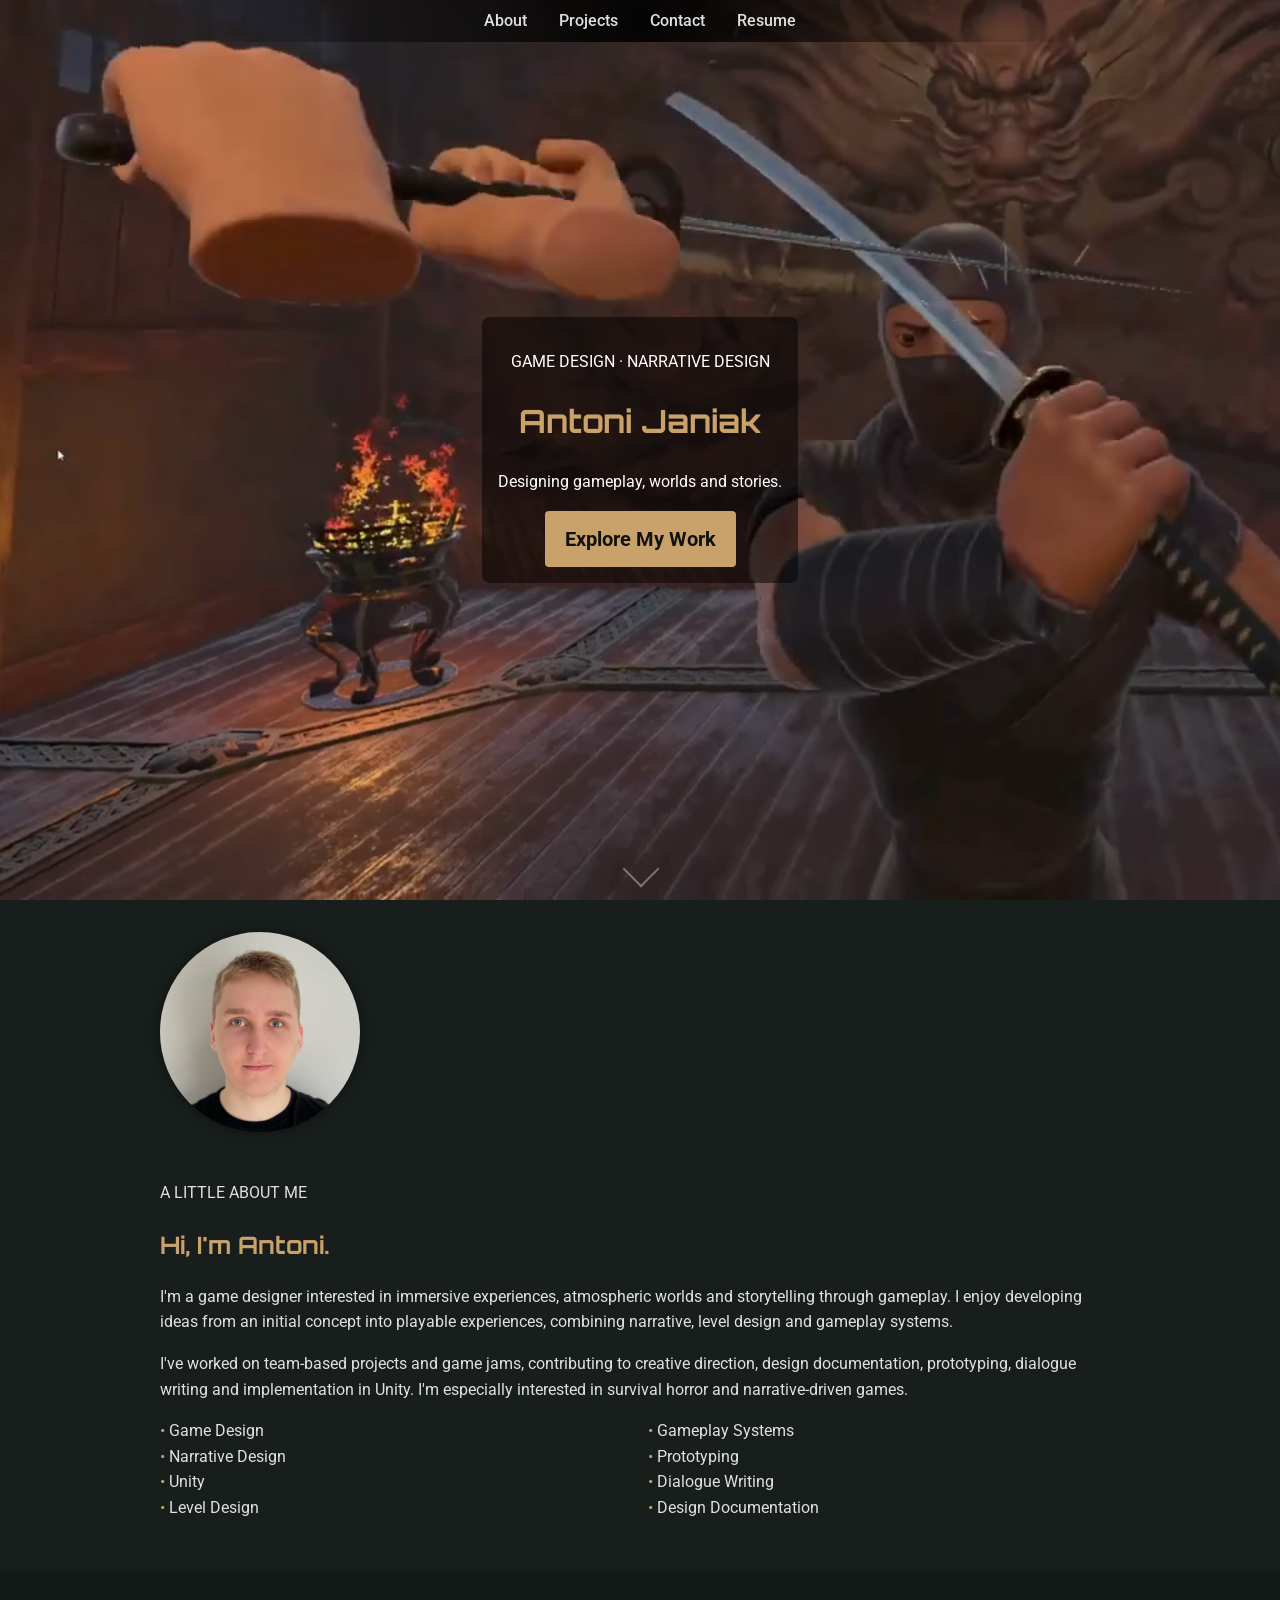
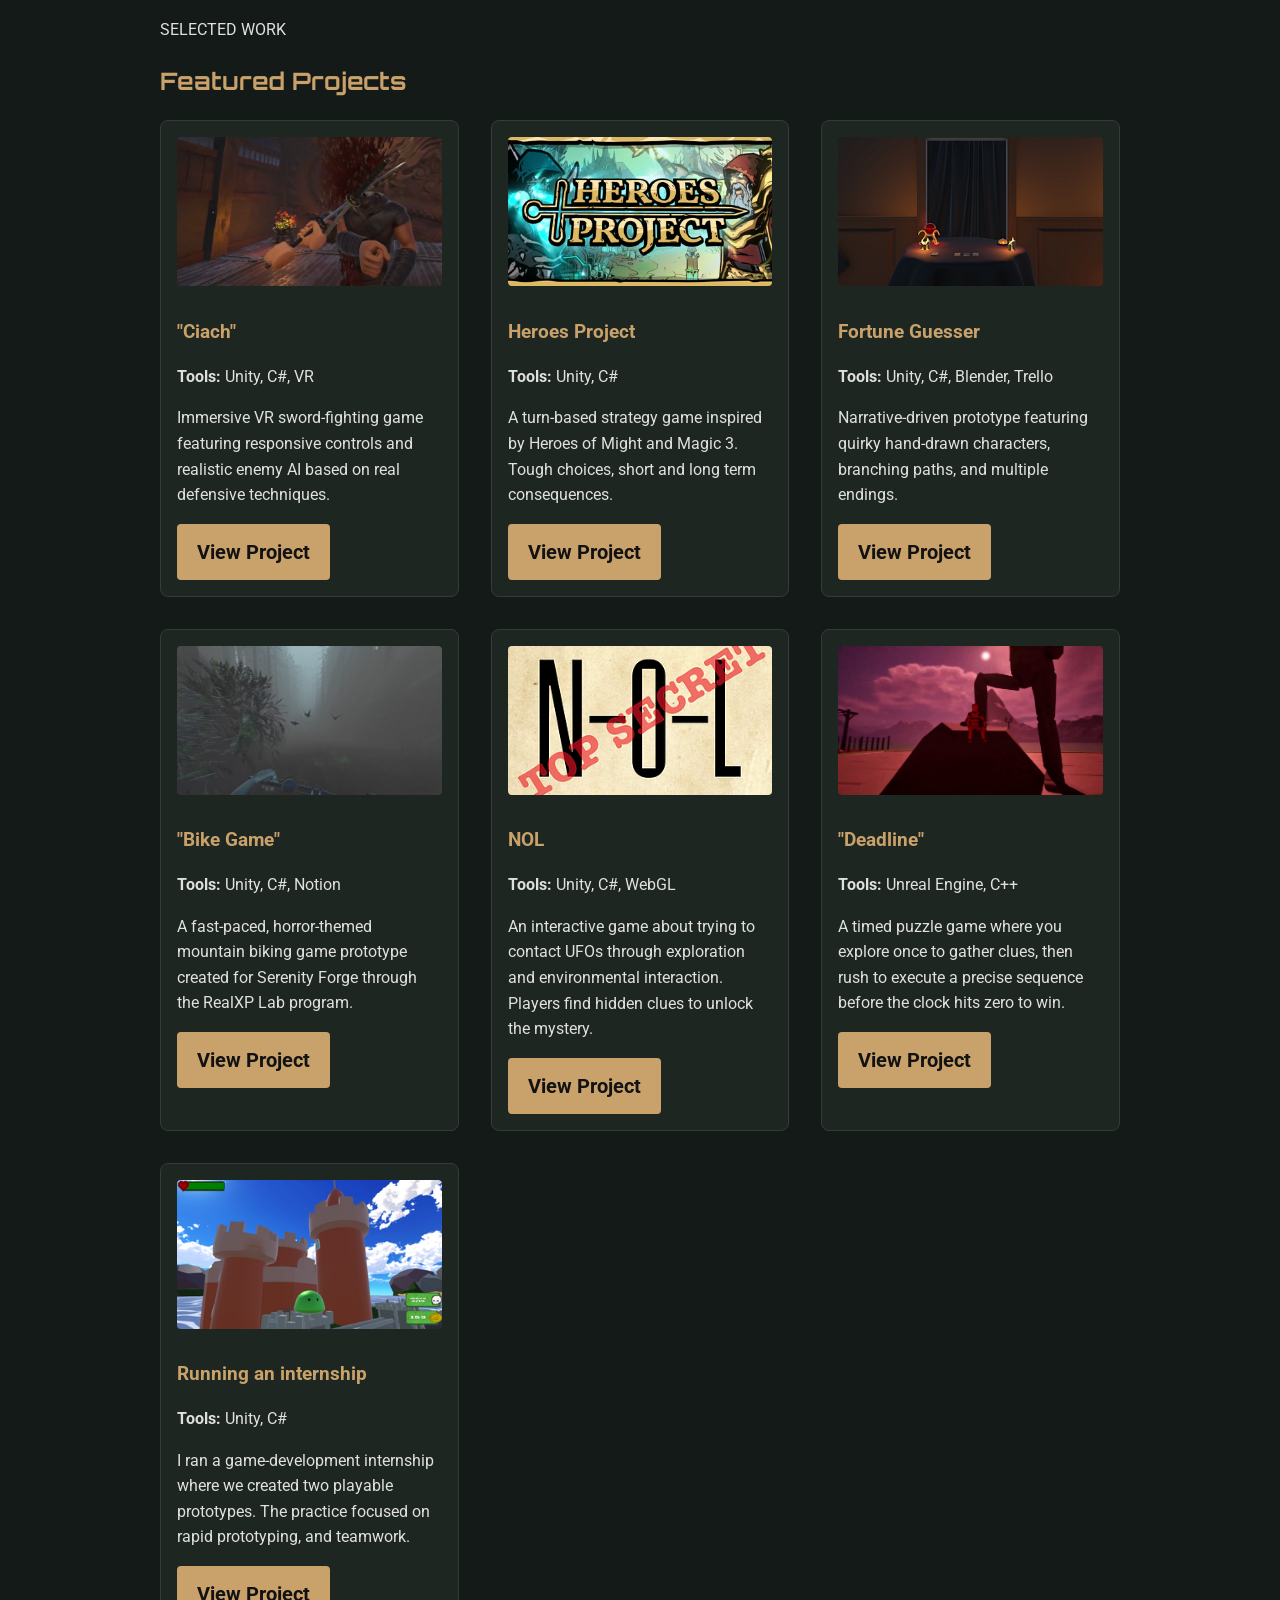
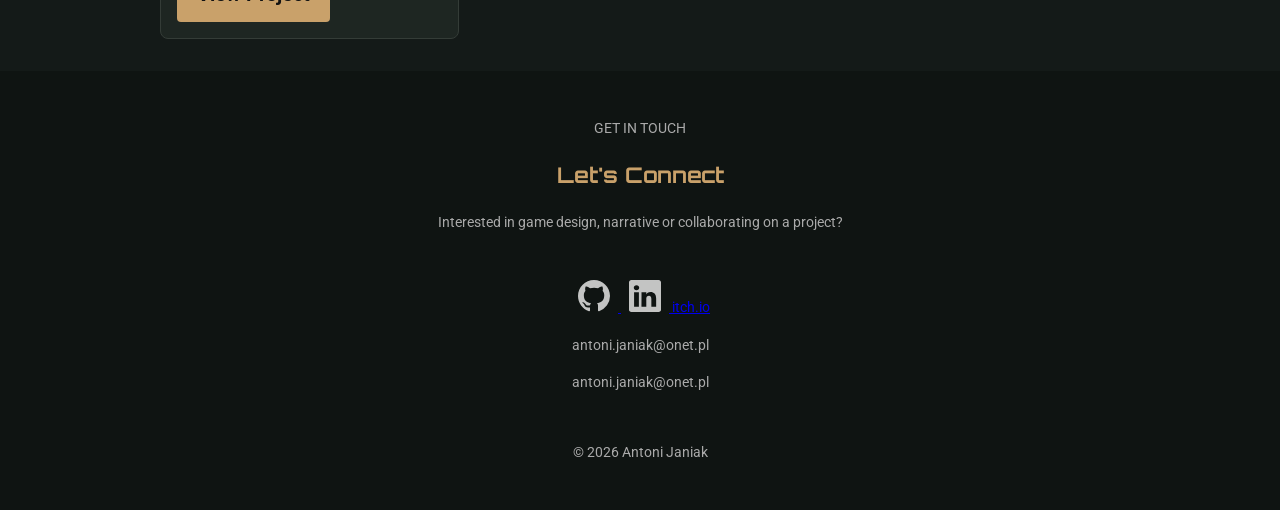
==== index.html @ 070fc00a "Update index.html" ====
<!DOCTYPE html>
<html lang="en">
	<head>
		<meta charset="UTF-8">
			<meta name="description" content="Antoni Janiak — Game Designer and Narrative Designer. Explore my game projects, design work and interactive storytelling.">
				<meta name="viewport" content="width=device-width, initial-scale=1.0">
					<meta name="theme-color" content="#111817">

						<meta property="og:title" content="Antoni Janiak — Game Design Portfolio">
							<meta property="og:description" content="Game design, narrative design and interactive storytelling.">
								<meta property="og:image" content="images/preview.png">
									<meta property="og:url" content="https://antonver12.github.io/">
										<meta property="og:type" content="website">

											<meta name="twitter:card" content="summary_large_image">
												<meta name="twitter:title" content="Antoni Janiak — Game Design Portfolio">
													<meta name="twitter:description" content="Game design, narrative design and interactive storytelling.">
														<meta name="twitter:image" content="images/preview.png">

															<title>Antoni Janiak — Game Design Portfolio</title>

															<link rel="stylesheet" href="styles.css">
																<link rel="preconnect" href="https://fonts.googleapis.com">
																	<link href="https://fonts.googleapis.com/css2?family=Orbitron:wght@600;700&family=Roboto:wght@400;500;700&display=swap" rel="stylesheet">
</head>

	<body>
		<nav class="navbar floating">
			<ul>
				<li>
					<a href="#about">About</a>
				</li>
				<li>
					<a href="#projects">Projects</a>
				</li>
				<li>
					<a href="#contact">Contact</a>
				</li>
				<li>
					<a href="files/CV_en.pdf" target="_blank" rel="noopener noreferrer">Resume</a>
				</li>
			</ul>
		</nav>

		<header class="hero">
			<video autoplay="" muted="" loop="" playsinline="" poster="media/hero-poster.png">
				<source src="media/sizzle.webm" type="video/webm">
					<source src="media/sizzle.mp4" type="video/mp4">
        </video>

			<div class="hero-overlay">
				<p class="hero-kicker">GAME DESIGN · NARRATIVE DESIGN</p>
				<h1>Antoni Janiak</h1>
				<p>Designing gameplay, worlds and stories.</p>
				<a href="#projects" class="btn">Explore My Work</a>
			</div>

			<div class="scroll-down">
				<span class="scroll-mover">
					<span class="scroll-chev"></span>
				</span>
			</div>
		</header>

		<section id="about" class="about">
			<div class="container">
				<img src="images/profile.png" alt="Portrait of Antoni Janiak" class="profile-pic">

					<div class="about-content">
						<p class="section-kicker">A LITTLE ABOUT ME</p>
						<h2>Hi, I'm Antoni.</h2>

						<p>
							I'm a game designer interested in immersive experiences,
							atmospheric worlds and storytelling through gameplay.
							I enjoy developing ideas from an initial concept into
							playable experiences, combining narrative, level design
							and gameplay systems.
						</p>

						<p>
							I've worked on team-based projects and game jams,
							contributing to creative direction, design documentation,
							prototyping, dialogue writing and implementation in Unity.
							I'm especially interested in survival horror and
							narrative-driven games.
						</p>

						<ul class="skills">
							<li>Game Design</li>
							<li>Narrative Design</li>
							<li>Unity</li>
							<li>Level Design</li>
							<li>Gameplay Systems</li>
							<li>Prototyping</li>
							<li>Dialogue Writing</li>
							<li>Design Documentation</li>
						</ul>
					</div>
				</div>
		</section>

		<section id="projects" class="projects">
			<div class="container">
				<p class="section-kicker">SELECTED WORK</p>
				<h2>Featured Projects</h2>

				<div id="project-list" class="project-grid">
					<!-- Project cards are generated by projects.js -->
				</div>
			</div>
		</section>

		<footer class="footer">
			<section id="contact">
				<p class="section-kicker">GET IN TOUCH</p>
				<h2>Let's Connect</h2>

				<p>Interested in game design, narrative or collaborating on a project?</p>

				<div class="container social-icons">
					<a href="https://github.com/antonver12/" target="_blank" rel="noopener noreferrer" aria-label="GitHub">
						<img src="icons/github.svg" alt="GitHub">
                </a>

					<a href="https://www.linkedin.com/in/antoni-janiak-352a87364/" target="_blank" rel="noopener noreferrer" aria-label="LinkedIn">
						<img src="icons/linkedin.svg" alt="LinkedIn">
                </a>
					<a href="https://antonver.itch.io/" target="_blank" rel="noopener noreferrer">
						itch.io
				</a>
					<p>antoni.janiak@onet.pl</p>
						antoni.janiak@onet.pl
					</a>
				</div>

				<p class="copyright">&copy; 2026 Antoni Janiak</p>
			</section>
		</footer>

		<script src="projects.js" defer=""></script>
		<script src="scrollHint.js" defer=""></script>
	</body>
</html>
---- styles.css ----
/* Reset + Base */

:root {
--bg-main: #121716;
--bg-about: #181e1b;
--bg-projects: #141a18;
--bg-card: #1e2622;
--bg-footer: #0f1412;
--text-main: #e0e0e0;
--text-muted: #aaaaaa;
--accent: #c9a16a;
--accent-hover: #dfbd88;
--border-color: #343c37;
}

body {
margin: 0;
font-family: 'Roboto', sans-serif;
background: var(--bg-main);
color: var(--text-main);
line-height: 1.6;
}

h1, h2 {
font-family: 'Orbitron', sans-serif;
color: var(--accent);
}

.container {
max-width: 960px;
margin: 0 auto;
padding: 2rem;
}

/* Hero */

.hero {
position: relative;
height: 100vh;
overflow: hidden;
display: flex;
align-items: center;
justify-content: center;
text-align: center;
}

.hero video {
position: absolute;
top: 0; left: 0;
width: 100%; height: 100%;
object-fit: cover;
z-index: -1;
}

.hero-overlay {
color: #fff;
z-index: 2;
padding: 1rem;
background: rgba(0, 0, 0, 0.5);
border-radius: 0.5rem;
}

.scroll-indicator {
margin-top: 2rem;
}

.scroll-arrow {
font-size: 2rem;
color: var(--accent);
animation: bounce 1.5s infinite;
text-decoration: none;
}

.btn {
display: inline-block;
background: var(--accent);
color: #121212;
padding: 0.75rem 1.25rem;
font-size: 1.25rem;
border: none;
border-radius: 0.25rem;
font-weight: bold;
text-decoration: none;
transition: background 0.3s;
}

.btn:hover {
background: var(--accent-hover);
}

/* Floating Navbar */

.navbar.floating {
position: fixed;
top: 0;
width: 100%;
z-index: 10;
background: radial-gradient(circle at center, rgba(0, 0, 0, 0.9), transparent 70%);
/* backdrop-filter: blur(8px); */
border-radius: 50px;
padding: 0.5rem 0rem;
}

.navbar ul {
list-style: none;
padding: 0;
margin: 0;
display: flex;
justify-content: center;
gap: 2rem;
}

.navbar a {
color: var(--text-main);
text-decoration: none;
font-weight: 500;
}

.navbar a:hover {
color: var(--accent);
}

/* About */

.about {
background: var(--bg-about);
}

.profile-pic {
width: 200px;
height: 200px;
border-radius: 50%;
object-fit: cover;
box-shadow: 0 0 12px rgba(0, 0, 0, 0.4);
margin-right: 2rem;
}

.about .container {
display: flex;
flex-wrap: wrap;
align-items: center;
gap: 2rem;
}

.skills {
padding: 0;
list-style: none;
columns: 2;
margin-top: 1rem;
}

.skills li::before {
content: "• ";
color: var(--accent);
}

/* Projects */

.projects {
background: var(--bg-projects);
}

.project-grid {
display: grid;
grid-template-columns: repeat(auto-fit, minmax(280px, 1fr));
gap: 2rem;
}

.project-card {
background: var(--bg-card);
padding: 1rem;
border: 1px solid var(--border-color);
border-radius: 8px;
transition: transform 0.2s;
}

.project-card:hover {
transform: scale(1.02);
}

.project-card img {
width: 100%;
aspect-ratio: 16/9;
object-fit: cover;
border-radius: 4px;
margin-bottom: 1rem;
}

.project-card h3 {
margin: 0.5rem 0;
color: var(--accent);
}

/* Testimonials */

.testimonials {
background: var(--bg-main);
text-align: center;
}

.testimonial {
background: var(--bg-card);
padding: 1.5rem;
margin: 1rem auto;
border-left: 3px solid var(--accent);
max-width: 600px;
font-style: italic;
}

/* Footer */

.footer {
background: var(--bg-footer);
color: var(--text-muted);
text-align: center;
padding: 2rem 1rem;
font-size: 0.9rem;
}

.footer .social-icons img {
width: 32px;
height: 32px;
margin: 0 0.5rem;
filter: brightness(0) invert(1);
opacity: 0.75;
transition: opacity 0.3s ease;
}

.footer .social-icons img:hover {
opacity: 1;
}

/* outer: positioning + centering only (no rotation, no animation) */

.scroll-down {
position: absolute;
bottom: 20px;
left: 50%;
transform: translateX(-50%);
width: 24px;
height: 24px;
pointer-events: none;
opacity: 0;
transition: opacity 0.5s ease;
will-change: transform, opacity;
}

/* middle: moves straight along global Y */

.scroll-mover {
display: inline-block;
transform: translateY(0);
transform-origin: center;
will-change: transform;
}

/* inner: draws the chevron + rotation; never moves */

.scroll-chev {
display: block;
width: 24px;
height: 24px;
border-left: 2px solid #fff;
border-bottom: 2px solid #fff;
transform: rotate(-45deg);
opacity: 0.9;
}
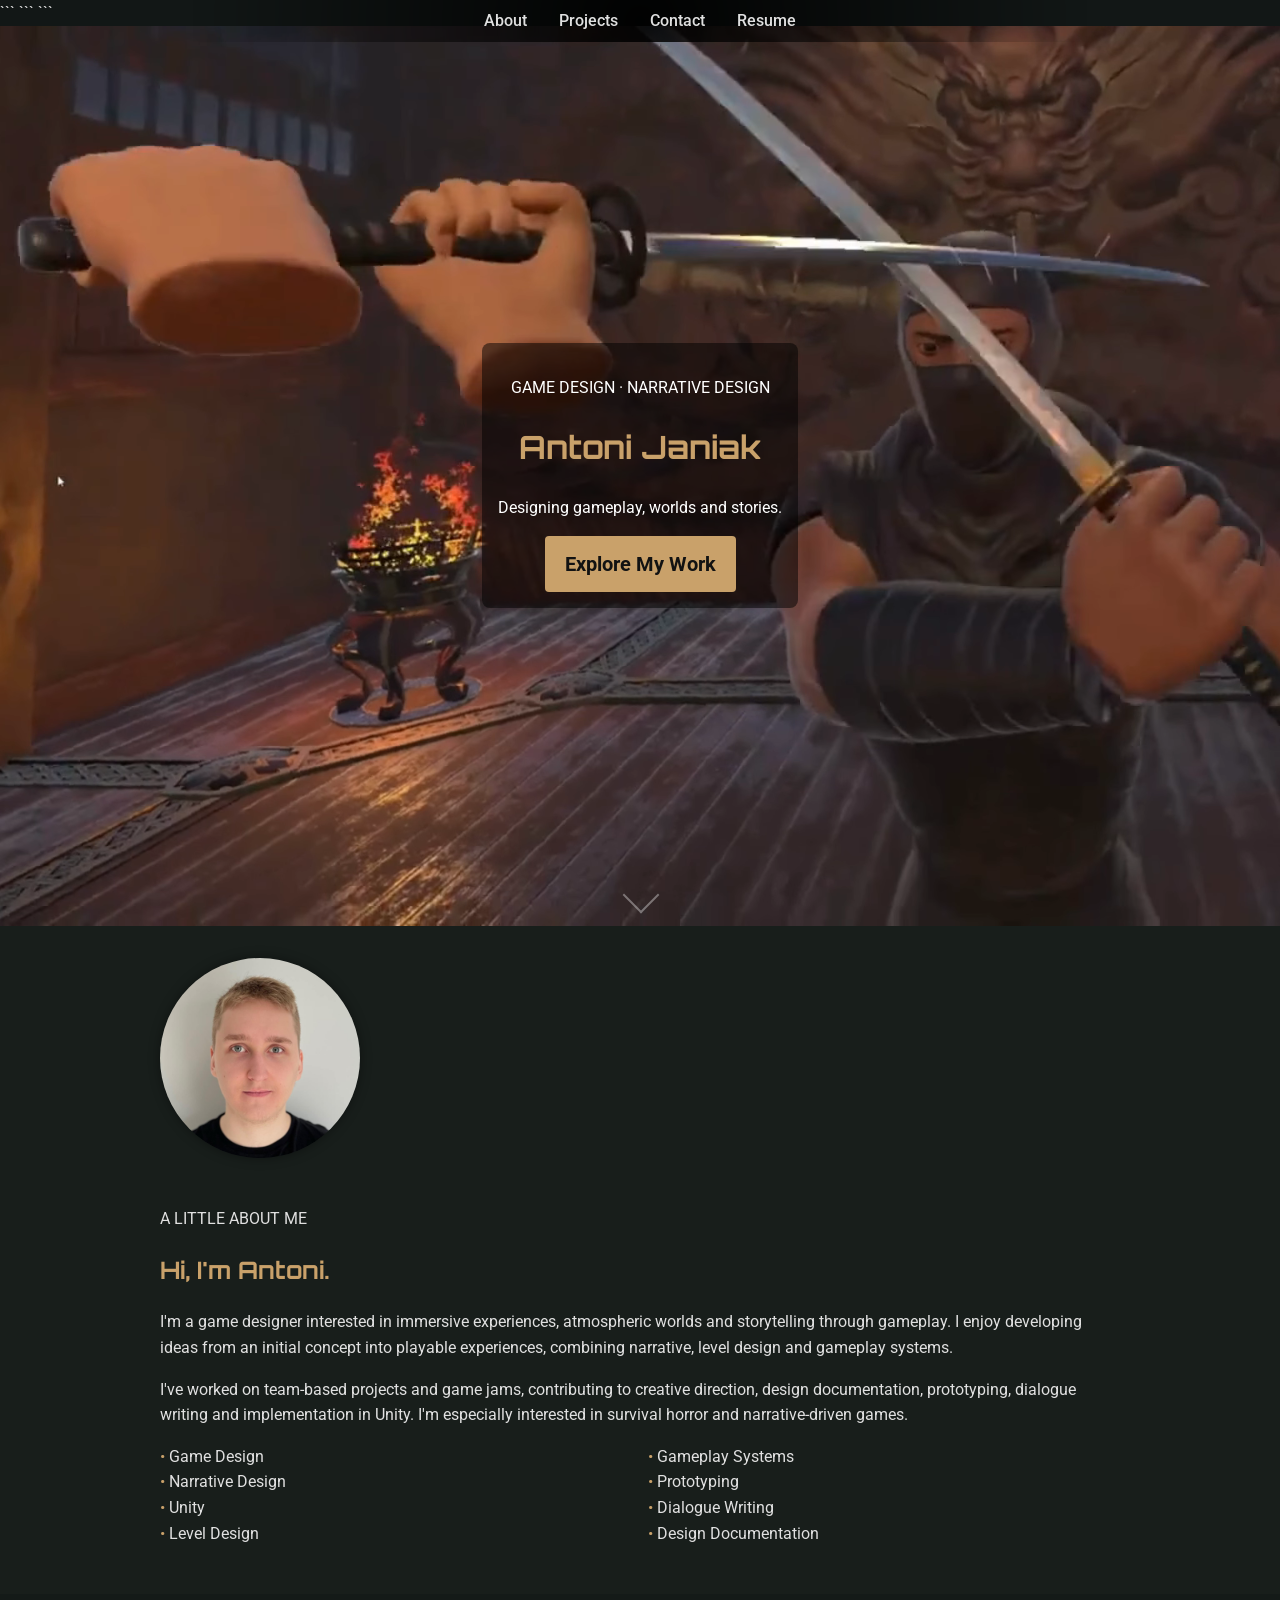
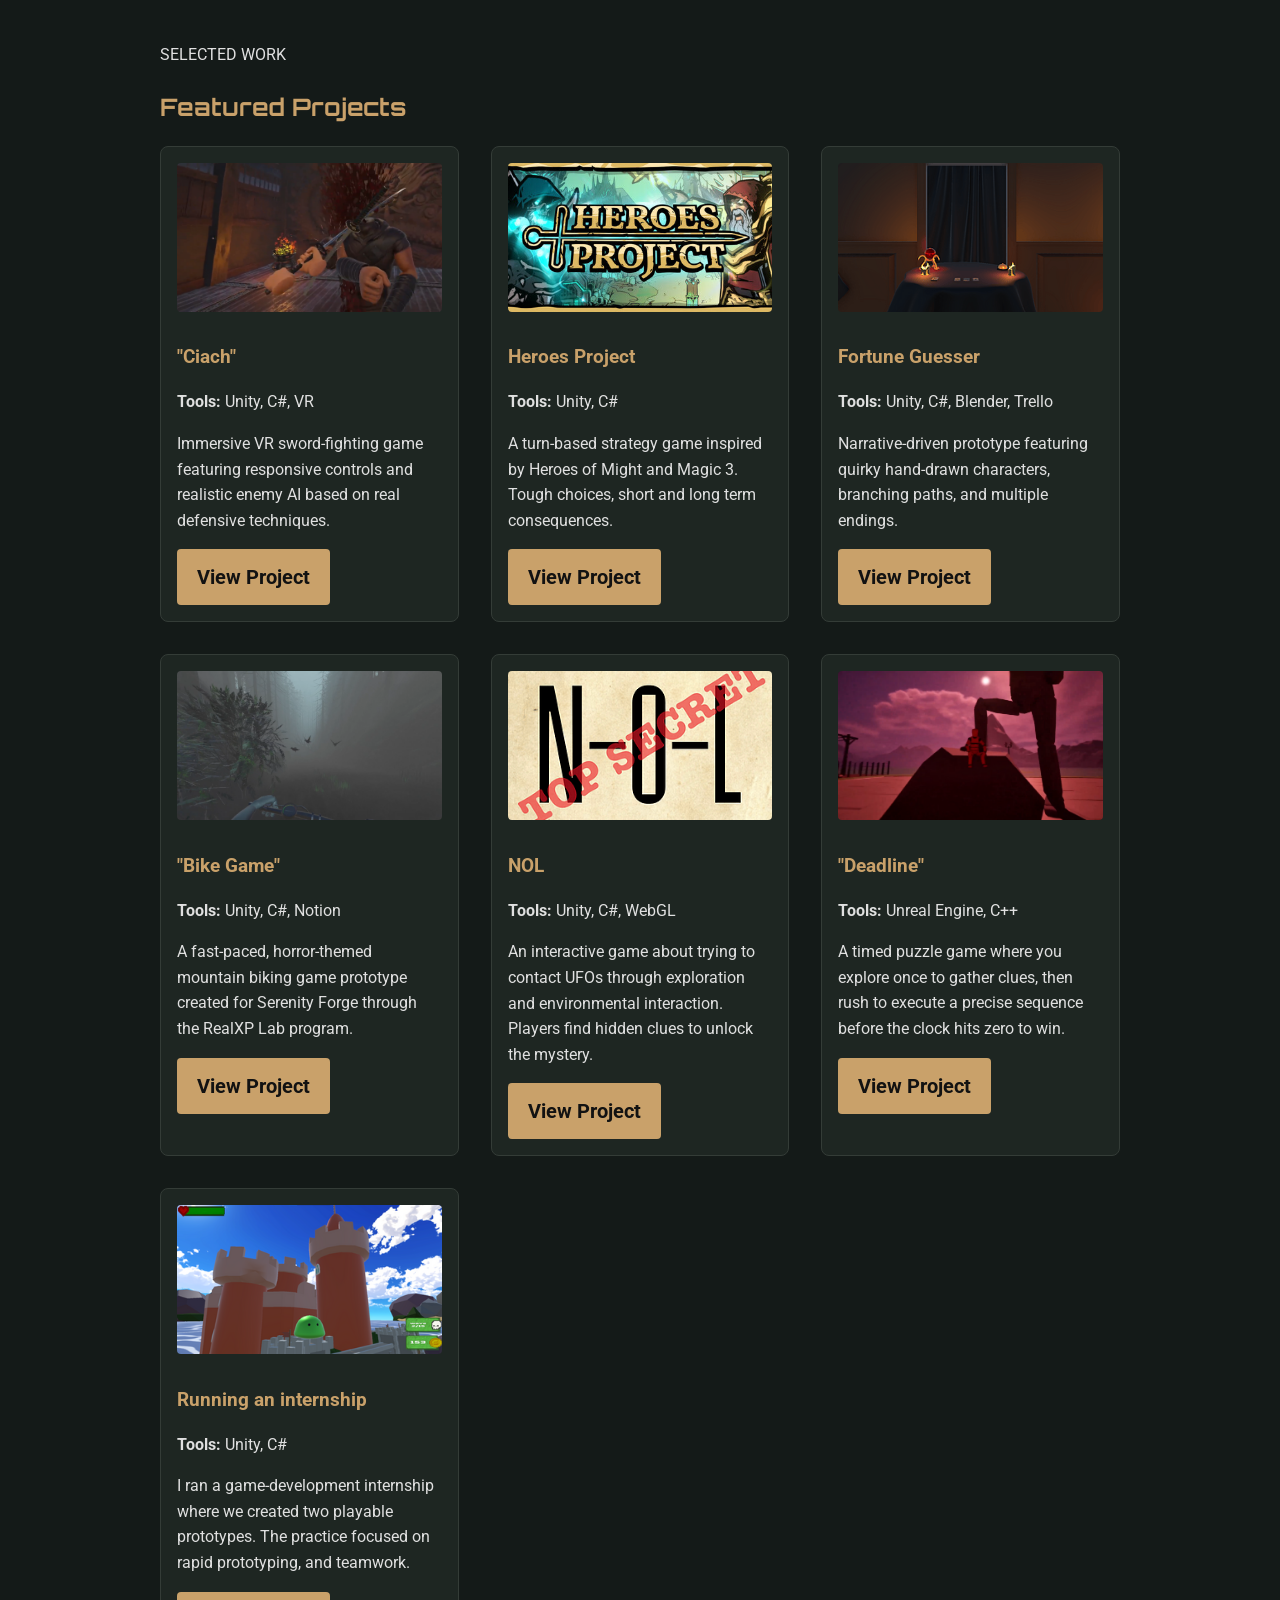
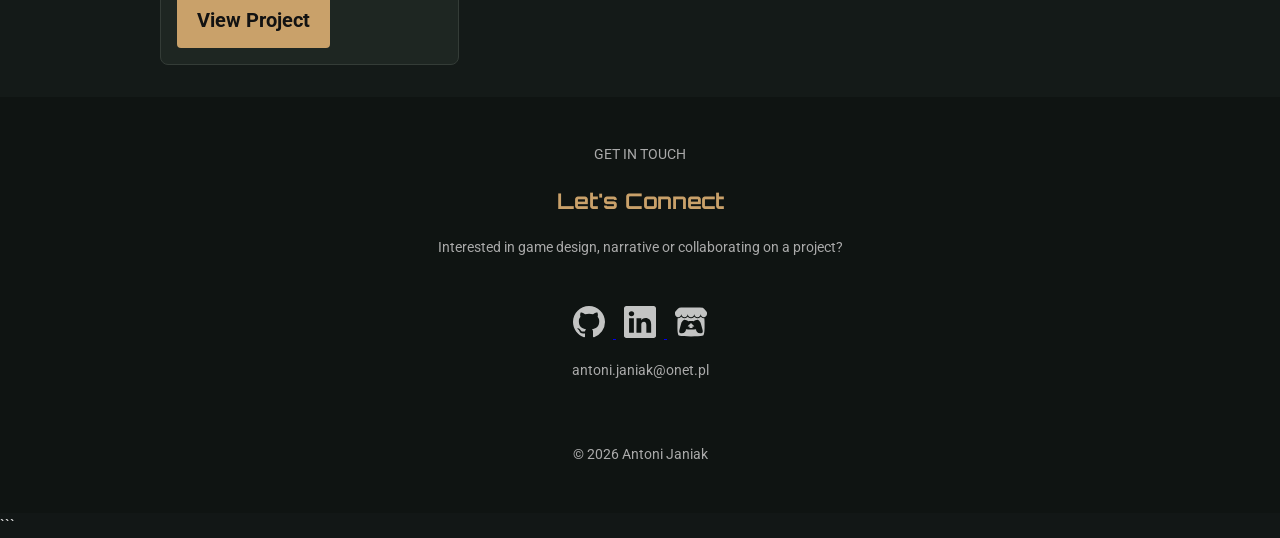
==== commit 55591d18: "Update index.html" ====
--- a/index.html
+++ b/index.html
@@ -1,4 +1,5 @@
 <!DOCTYPE html>
+
 <html lang="en">
 	<head>
 		<meta charset="UTF-8">
@@ -6,6 +7,7 @@
 				<meta name="viewport" content="width=device-width, initial-scale=1.0">
 					<meta name="theme-color" content="#111817">
 
+						```
 						<meta property="og:title" content="Antoni Janiak — Game Design Portfolio">
 							<meta property="og:description" content="Game design, narrative design and interactive storytelling.">
 								<meta property="og:image" content="images/preview.png">
@@ -22,6 +24,8 @@
 															<link rel="stylesheet" href="styles.css">
 																<link rel="preconnect" href="https://fonts.googleapis.com">
 																	<link href="https://fonts.googleapis.com/css2?family=Orbitron:wght@600;700&family=Roboto:wght@400;500;700&display=swap" rel="stylesheet">
+```
+
 </head>
 
 	<body>
@@ -42,11 +46,12 @@
 			</ul>
 		</nav>
 
+		```
 		<header class="hero">
 			<video autoplay="" muted="" loop="" playsinline="" poster="media/hero-poster.png">
 				<source src="media/sizzle.webm" type="video/webm">
 					<source src="media/sizzle.mp4" type="video/mp4">
-        </video>
+    </video>
 
 			<div class="hero-overlay">
 				<p class="hero-kicker">GAME DESIGN · NARRATIVE DESIGN</p>
@@ -121,17 +126,17 @@
 				<div class="container social-icons">
 					<a href="https://github.com/antonver12/" target="_blank" rel="noopener noreferrer" aria-label="GitHub">
 						<img src="icons/github.svg" alt="GitHub">
-                </a>
+            </a>
 
 					<a href="https://www.linkedin.com/in/antoni-janiak-352a87364/" target="_blank" rel="noopener noreferrer" aria-label="LinkedIn">
 						<img src="icons/linkedin.svg" alt="LinkedIn">
-                </a>
-					<a href="https://antonver.itch.io/" target="_blank" rel="noopener noreferrer">
-						itch.io
-				</a>
+            </a>
+
+					<a href="https://antonver.itch.io/" target="_blank" rel="noopener noreferrer" aria-label="itch.io">
+						<img src="icons/itchio.svg" alt="itch.io">
+            </a>
+
 					<p>antoni.janiak@onet.pl</p>
-						antoni.janiak@onet.pl
-					</a>
 				</div>
 
 				<p class="copyright">&copy; 2026 Antoni Janiak</p>
@@ -140,5 +145,7 @@
 
 		<script src="projects.js" defer=""></script>
 		<script src="scrollHint.js" defer=""></script>
+		```
+
 	</body>
-</html>+</html>
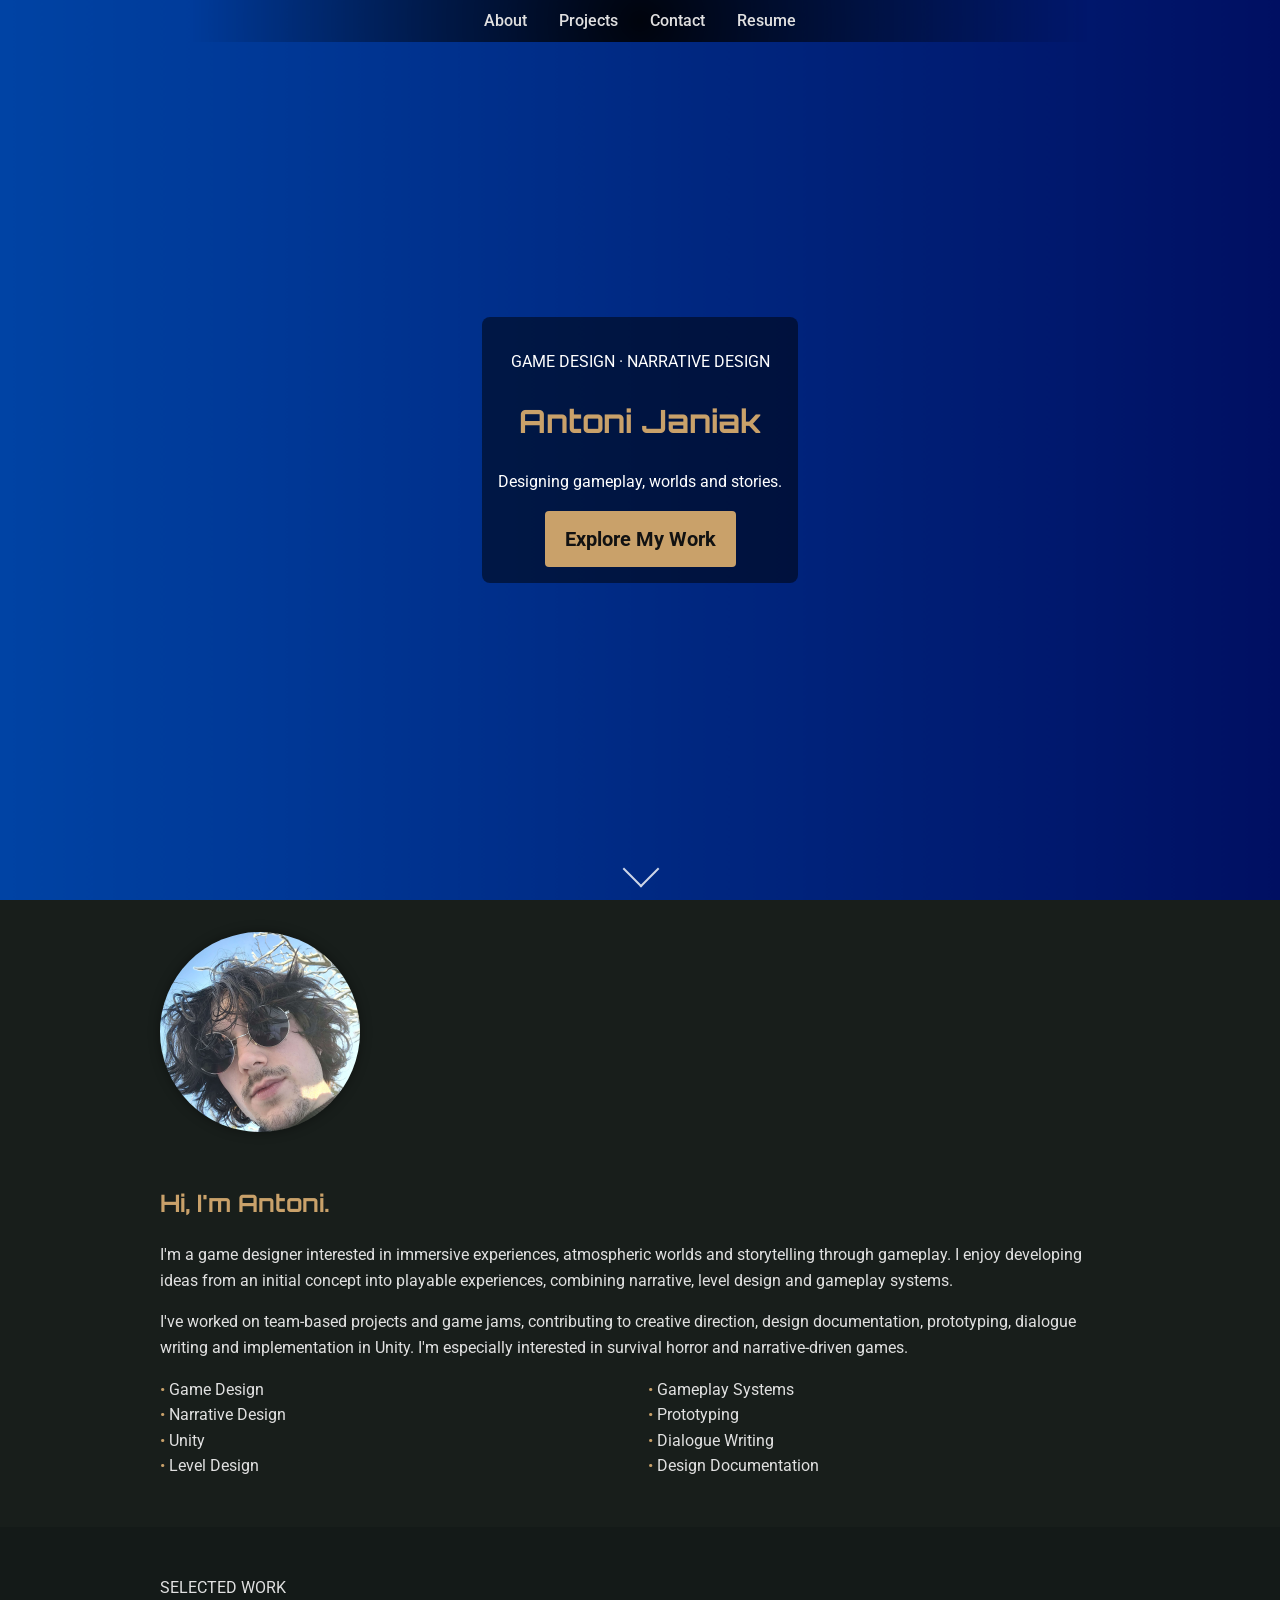
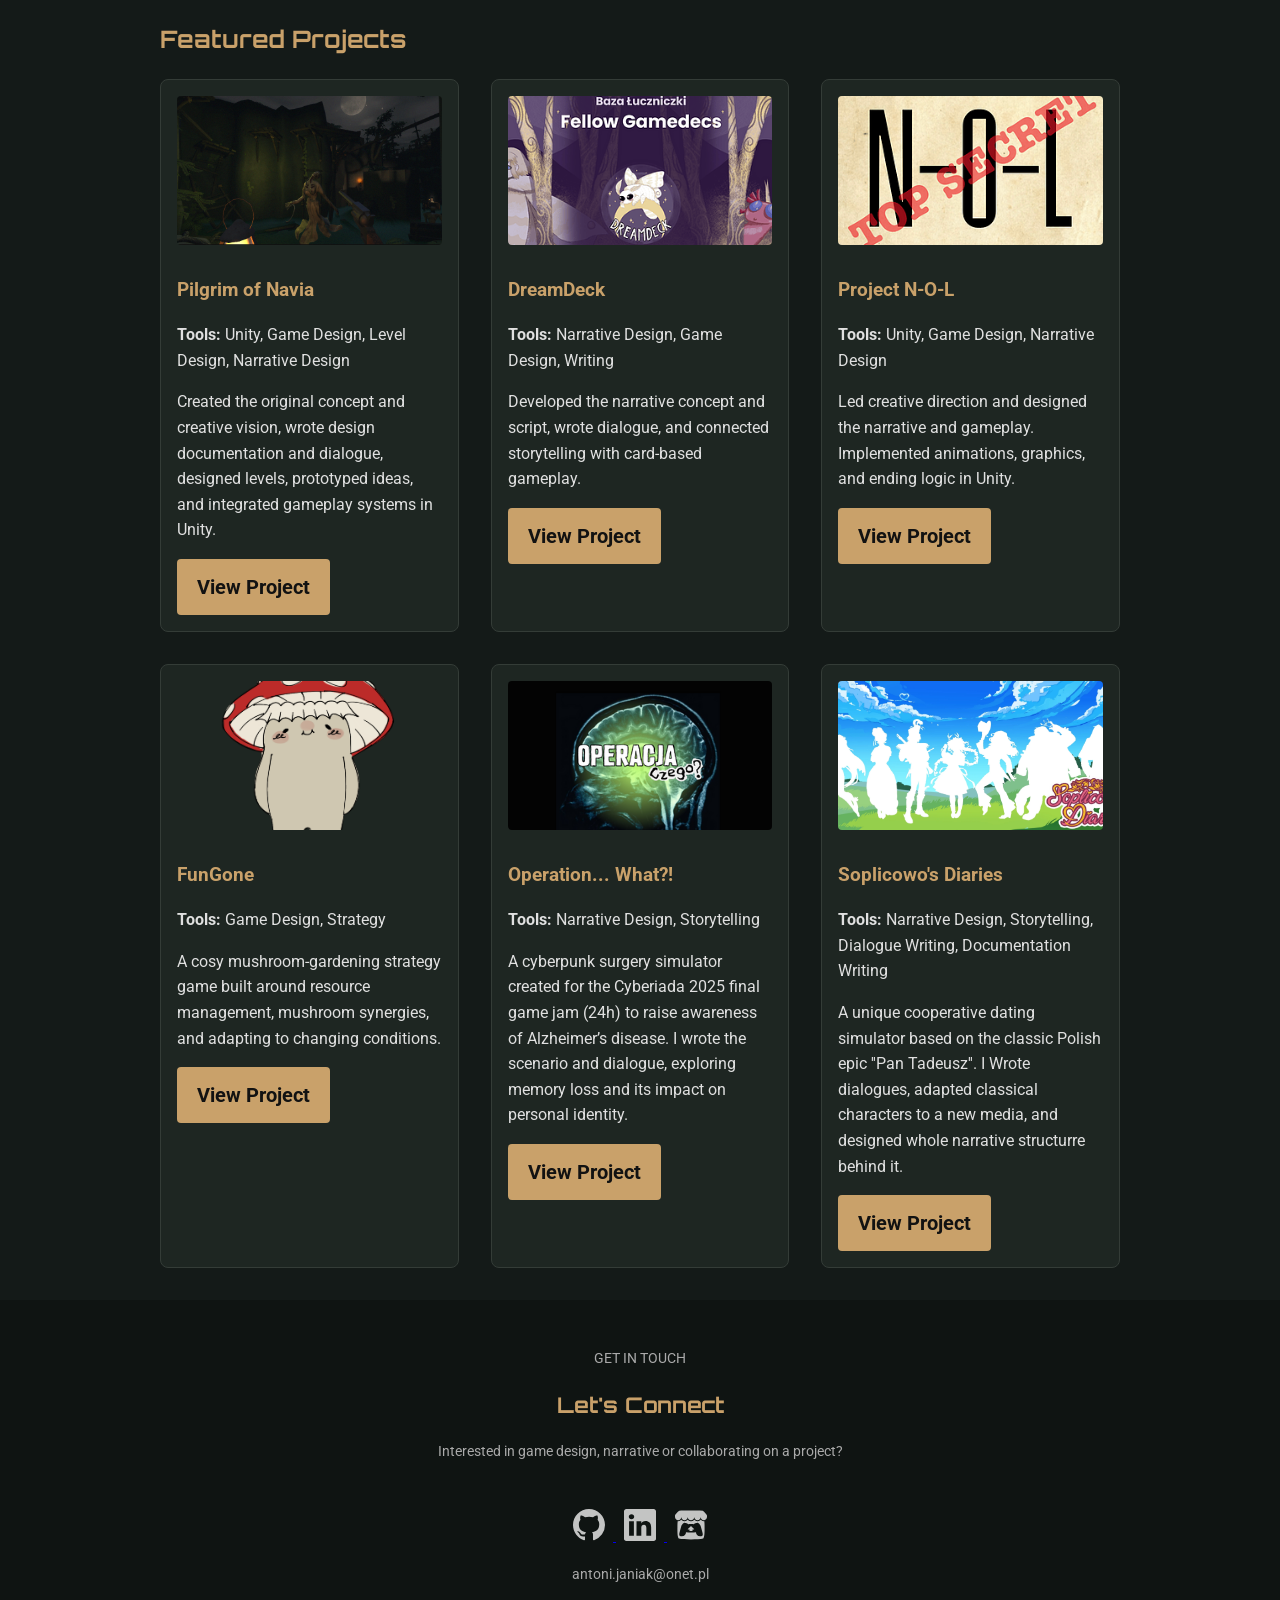
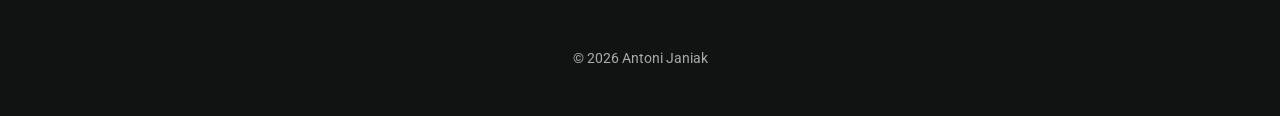
==== commit 416544bb: "Showreel" ====
--- a/index.html
+++ b/index.html
@@ -1,5 +1,4 @@
 <!DOCTYPE html>
-
 <html lang="en">
 	<head>
 		<meta charset="UTF-8">
@@ -7,7 +6,6 @@
 				<meta name="viewport" content="width=device-width, initial-scale=1.0">
 					<meta name="theme-color" content="#111817">
 
-						```
 						<meta property="og:title" content="Antoni Janiak — Game Design Portfolio">
 							<meta property="og:description" content="Game design, narrative design and interactive storytelling.">
 								<meta property="og:image" content="images/preview.png">
@@ -24,8 +22,6 @@
 															<link rel="stylesheet" href="styles.css">
 																<link rel="preconnect" href="https://fonts.googleapis.com">
 																	<link href="https://fonts.googleapis.com/css2?family=Orbitron:wght@600;700&family=Roboto:wght@400;500;700&display=swap" rel="stylesheet">
-```
-
 </head>
 
 	<body>
@@ -46,12 +42,10 @@
 			</ul>
 		</nav>
 
-		```
 		<header class="hero">
-			<video autoplay="" muted="" loop="" playsinline="" poster="media/hero-poster.png">
-				<source src="media/sizzle.webm" type="video/webm">
-					<source src="media/sizzle.mp4" type="video/mp4">
-    </video>
+			<video autoplay="" muted="" loop="" playsinline="" preload="auto" poster="media/hero-poster.png">
+				<source src="media/Showreel.webm" type="video/webm">
+        </video>
 
 			<div class="hero-overlay">
 				<p class="hero-kicker">GAME DESIGN · NARRATIVE DESIGN</p>
@@ -72,7 +66,6 @@
 				<img src="images/profile.png" alt="Portrait of Antoni Janiak" class="profile-pic">
 
 					<div class="about-content">
-						<p class="section-kicker">A LITTLE ABOUT ME</p>
 						<h2>Hi, I'm Antoni.</h2>
 
 						<p>
@@ -126,15 +119,15 @@
 				<div class="container social-icons">
 					<a href="https://github.com/antonver12/" target="_blank" rel="noopener noreferrer" aria-label="GitHub">
 						<img src="icons/github.svg" alt="GitHub">
-            </a>
+                </a>
 
 					<a href="https://www.linkedin.com/in/antoni-janiak-352a87364/" target="_blank" rel="noopener noreferrer" aria-label="LinkedIn">
 						<img src="icons/linkedin.svg" alt="LinkedIn">
-            </a>
+                </a>
 
 					<a href="https://antonver.itch.io/" target="_blank" rel="noopener noreferrer" aria-label="itch.io">
 						<img src="icons/itchio.svg" alt="itch.io">
-            </a>
+                </a>
 
 					<p>antoni.janiak@onet.pl</p>
 				</div>
@@ -145,7 +138,5 @@
 
 		<script src="projects.js" defer=""></script>
 		<script src="scrollHint.js" defer=""></script>
-		```
-
 	</body>
-</html>
+</html>
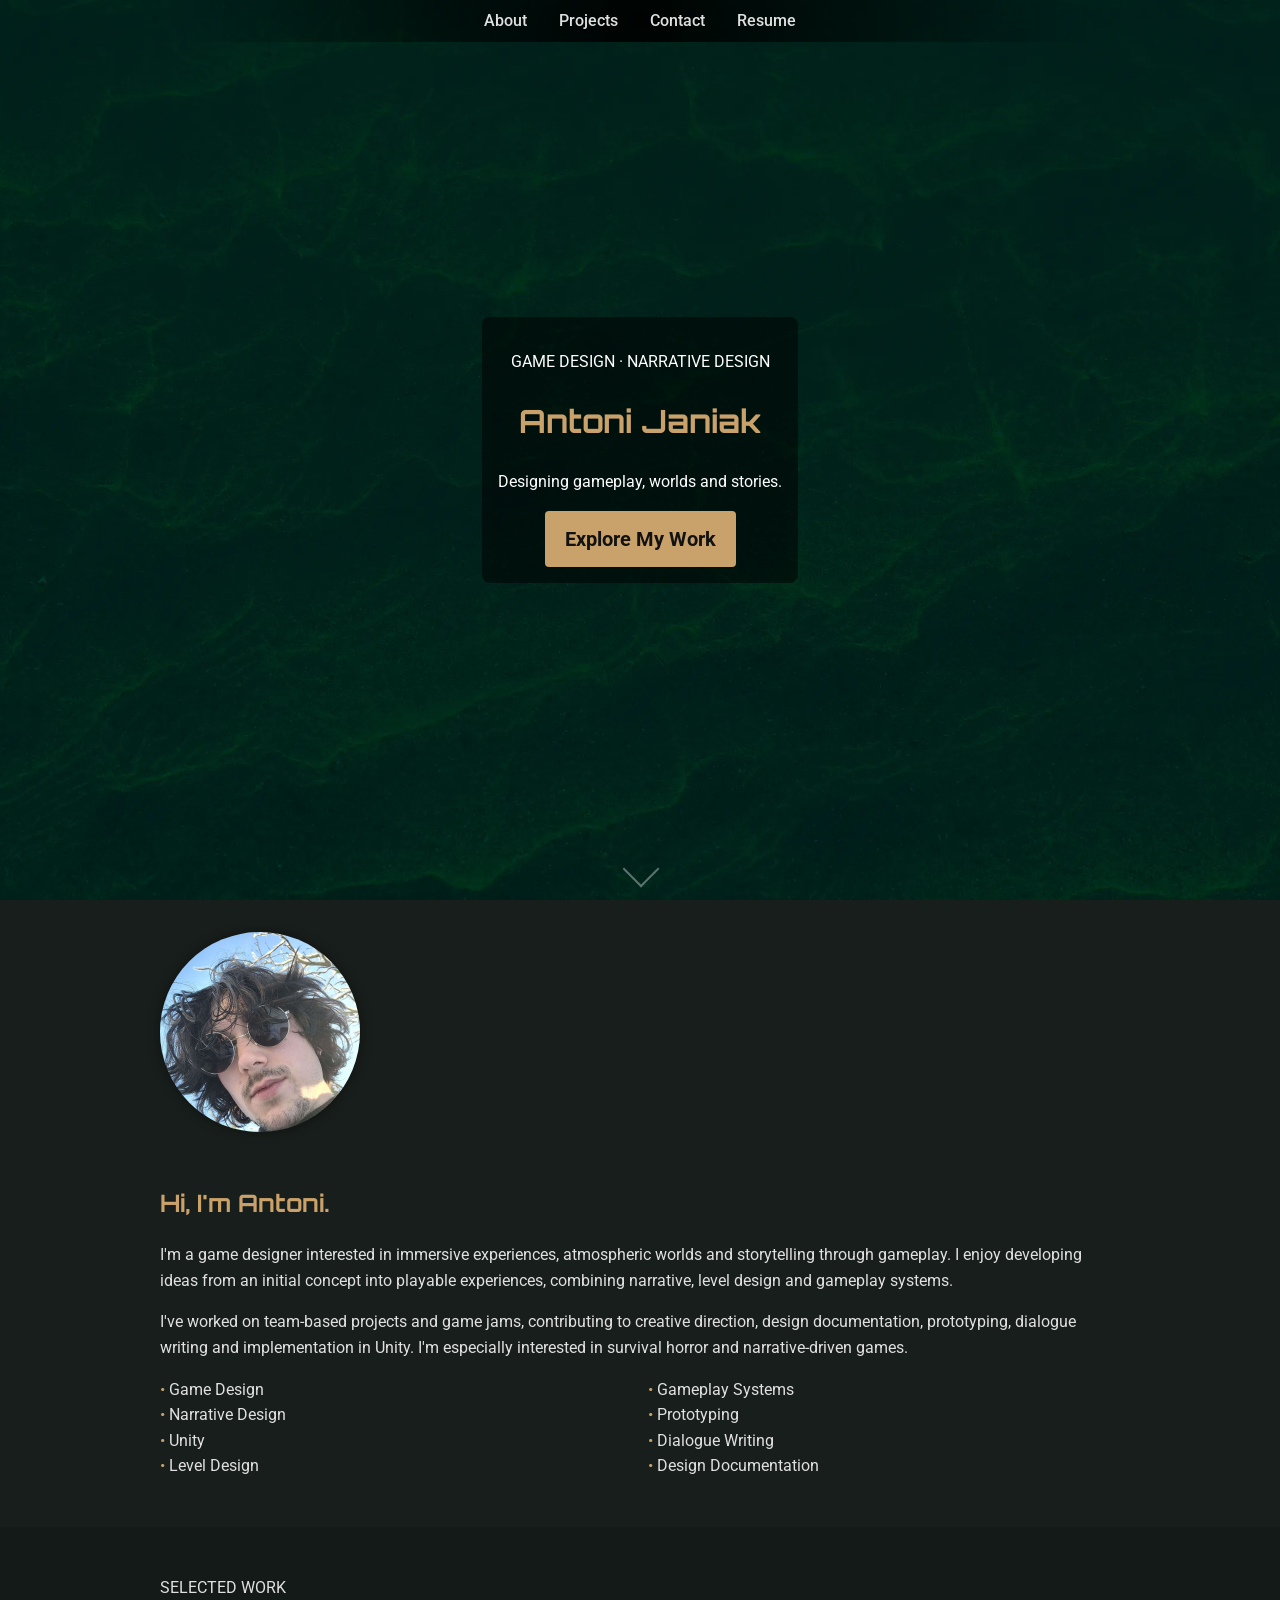
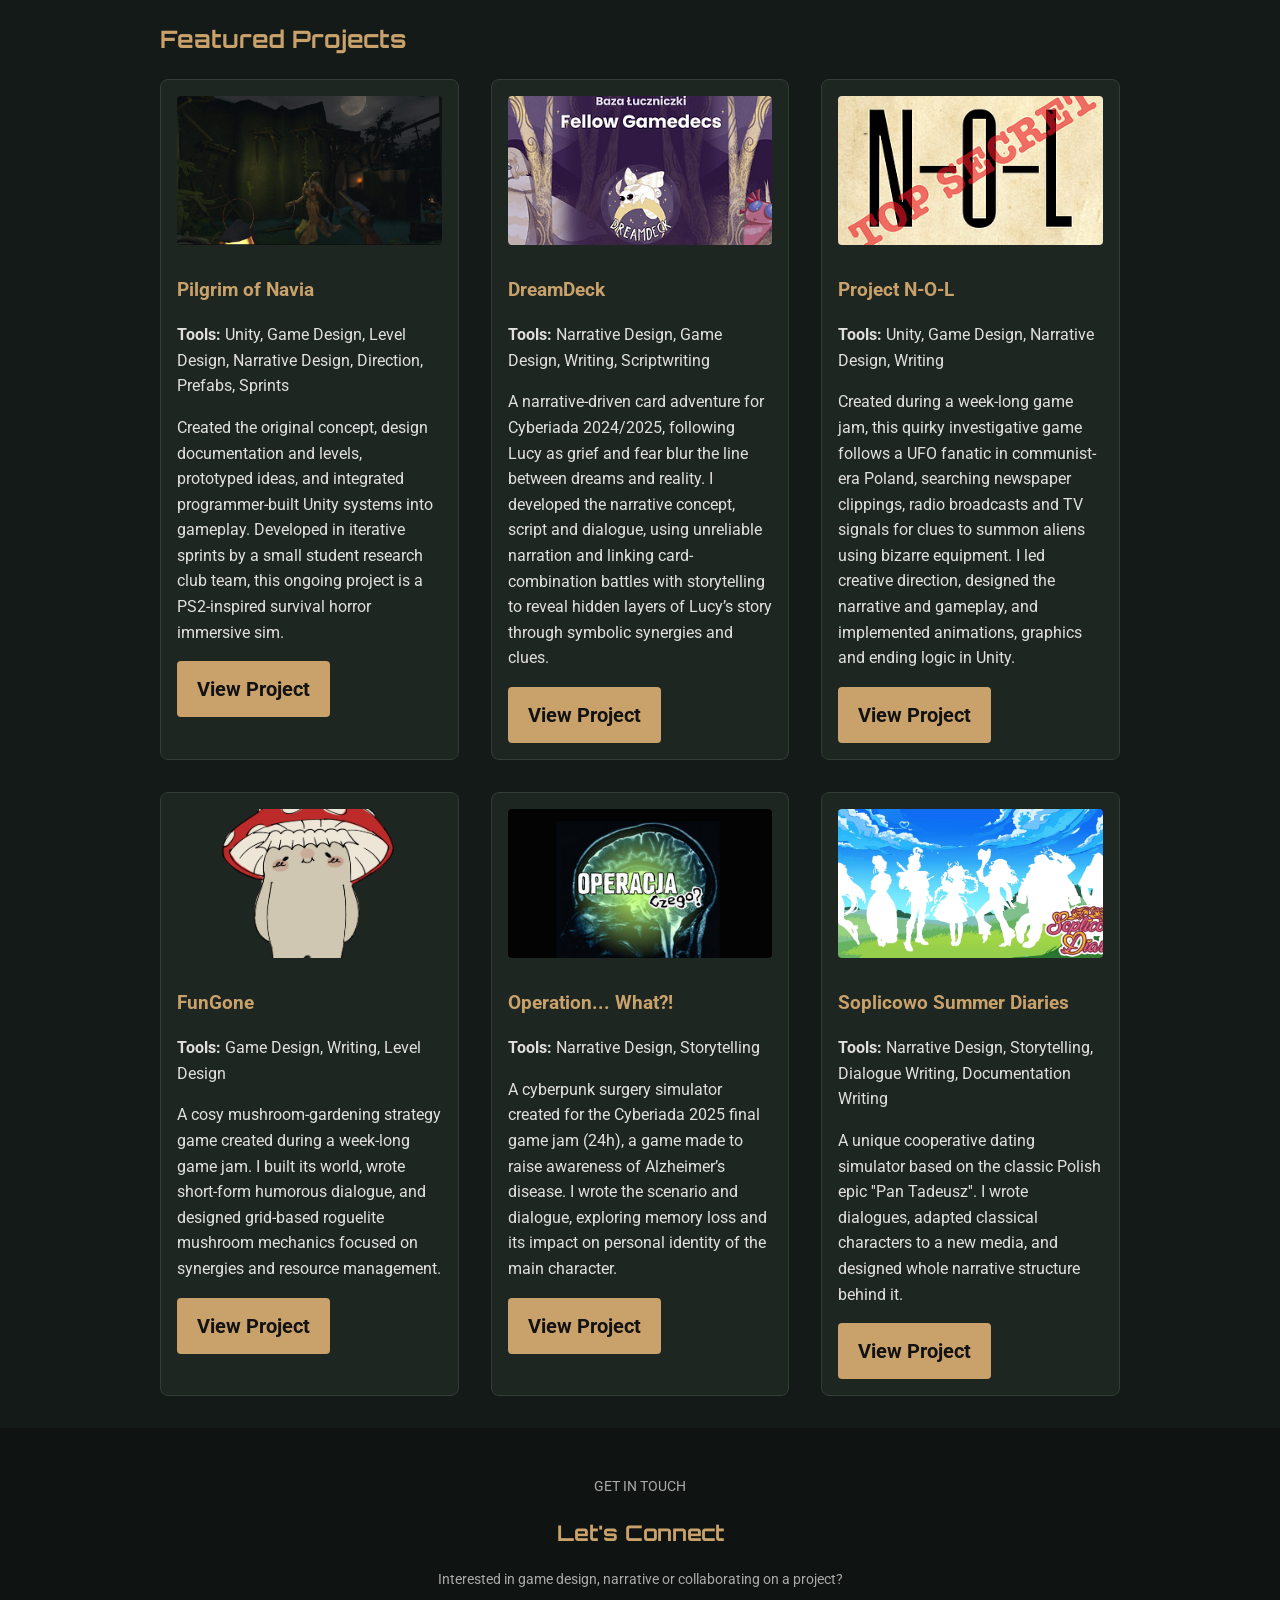
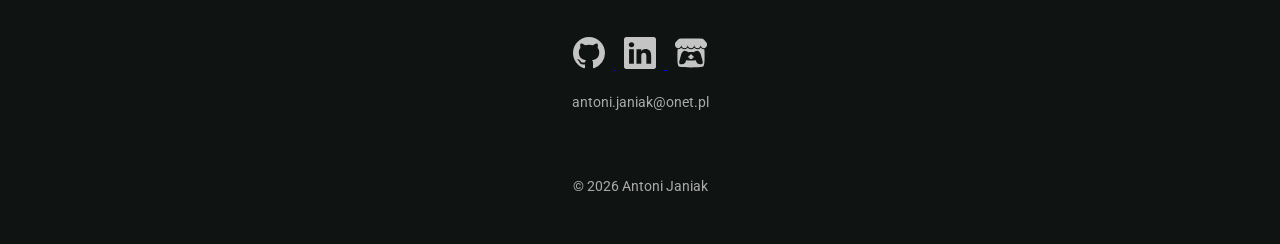
==== commit 38be5adc: "test" ====
--- a/index.html
+++ b/index.html
@@ -6,22 +6,25 @@
 				<meta name="viewport" content="width=device-width, initial-scale=1.0">
 					<meta name="theme-color" content="#111817">
 
+						<!-- Open Graph: Facebook, LinkedIn, Discord and other link previews -->
 						<meta property="og:title" content="Antoni Janiak — Game Design Portfolio">
 							<meta property="og:description" content="Game design, narrative design and interactive storytelling.">
-								<meta property="og:image" content="images/preview.png">
-									<meta property="og:url" content="https://antonver12.github.io/">
-										<meta property="og:type" content="website">
+								<meta property="og:image" content="https://antonver12.github.io/images/preview.png">
+									<meta property="og:image:alt" content="Antoni Janiak — Game Designer">
+										<meta property="og:url" content="https://antonver12.github.io/">
+											<meta property="og:type" content="website">
 
-											<meta name="twitter:card" content="summary_large_image">
-												<meta name="twitter:title" content="Antoni Janiak — Game Design Portfolio">
-													<meta name="twitter:description" content="Game design, narrative design and interactive storytelling.">
-														<meta name="twitter:image" content="images/preview.png">
+												<!-- Twitter / X link preview -->
+												<meta name="twitter:card" content="summary_large_image">
+													<meta name="twitter:title" content="Antoni Janiak — Game Design Portfolio">
+														<meta name="twitter:description" content="Game design, narrative design and interactive storytelling.">
+															<meta name="twitter:image" content="https://antonver12.github.io/images/preview.png">
 
-															<title>Antoni Janiak — Game Design Portfolio</title>
+																<title>Antoni Janiak — Game Design Portfolio</title>
 
-															<link rel="stylesheet" href="styles.css">
-																<link rel="preconnect" href="https://fonts.googleapis.com">
-																	<link href="https://fonts.googleapis.com/css2?family=Orbitron:wght@600;700&family=Roboto:wght@400;500;700&display=swap" rel="stylesheet">
+																<link rel="stylesheet" href="styles.css">
+																	<link rel="preconnect" href="https://fonts.googleapis.com">
+																		<link href="https://fonts.googleapis.com/css2?family=Orbitron:wght@600;700&family=Roboto:wght@400;500;700&display=swap" rel="stylesheet">
 </head>
 
 	<body>
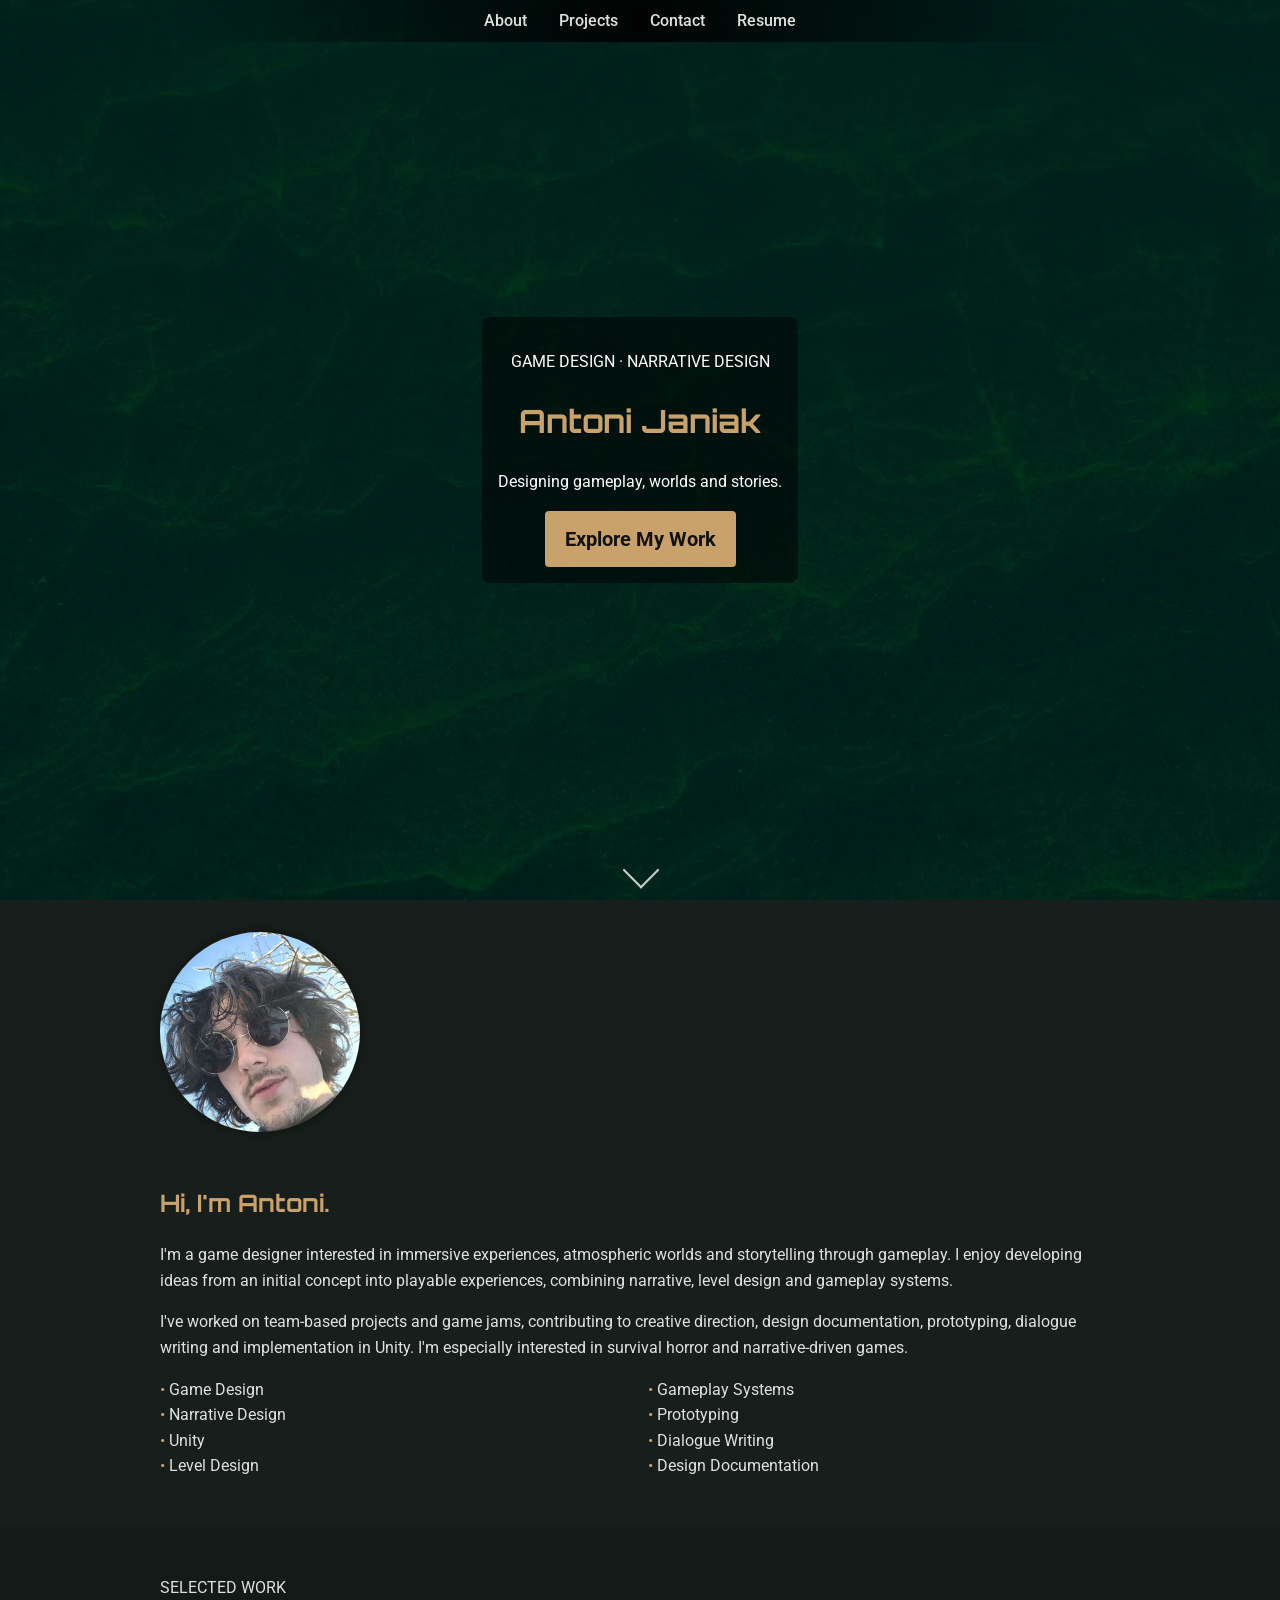
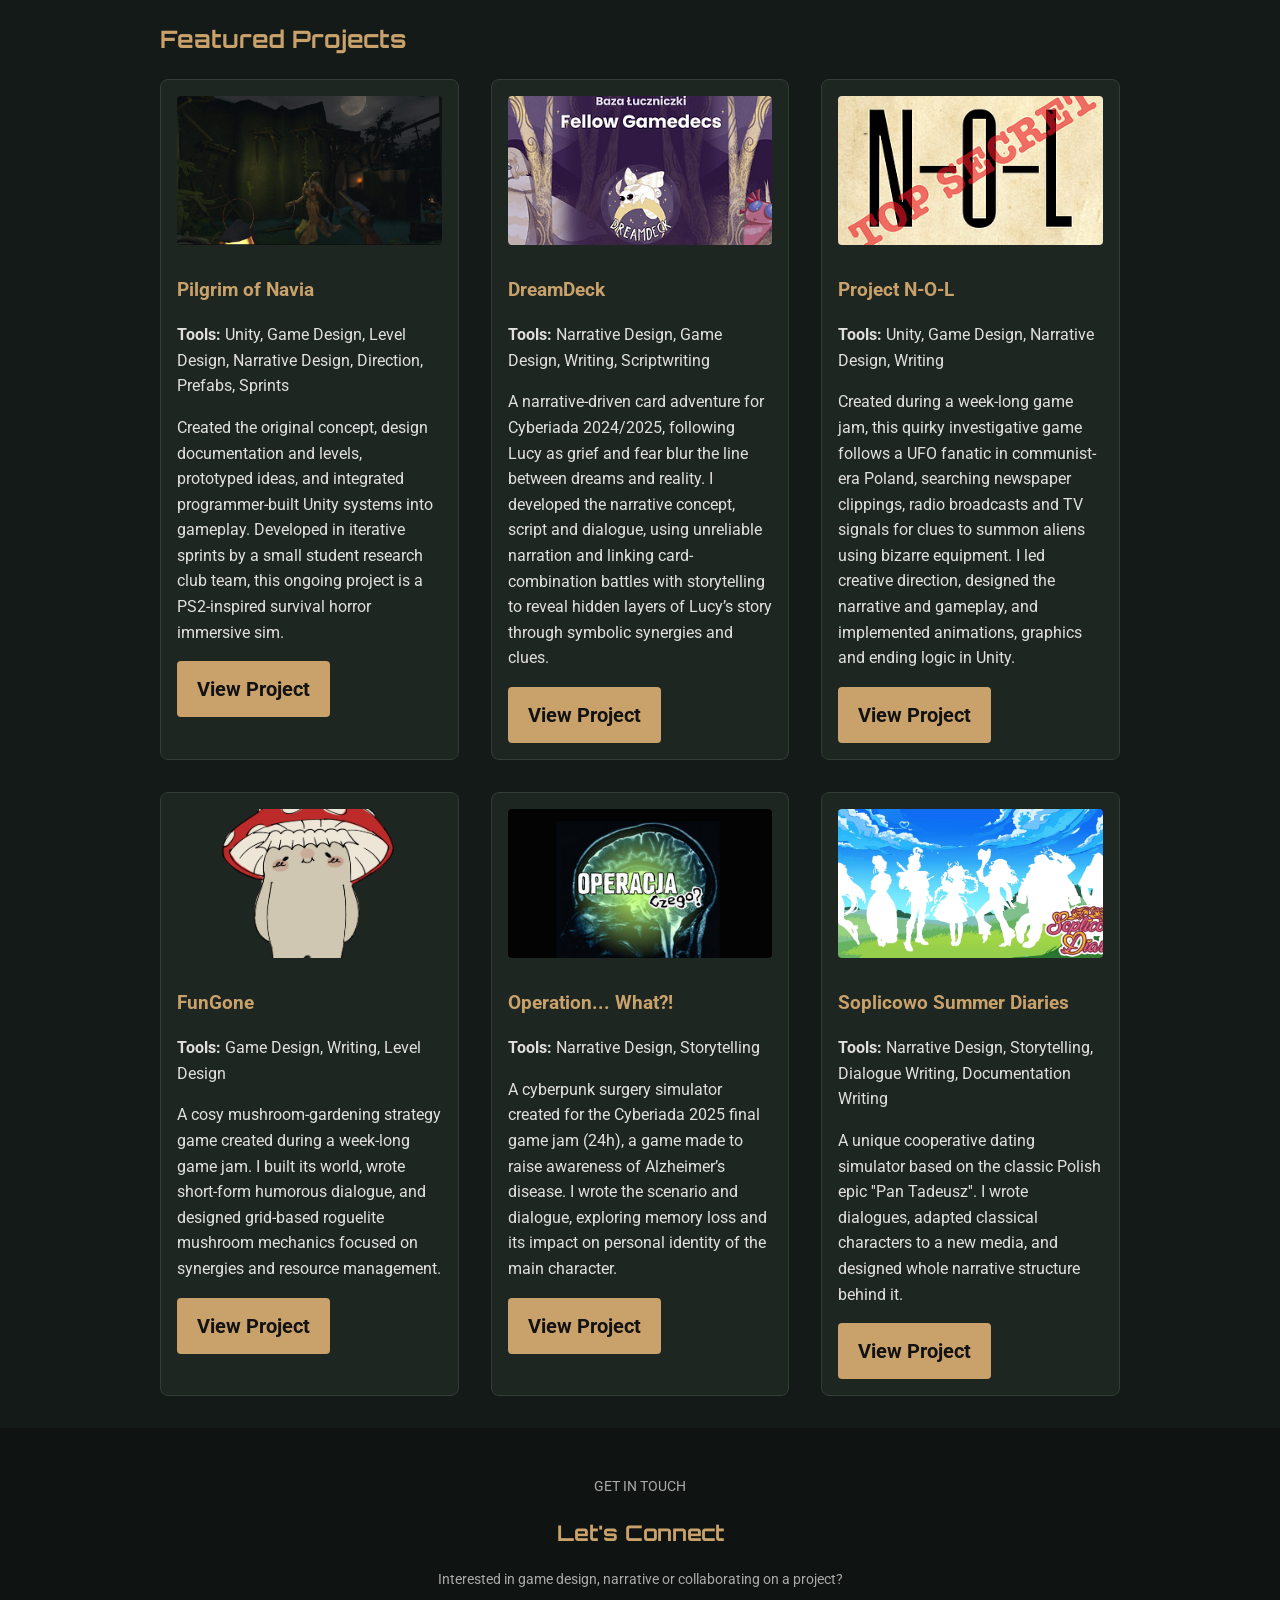
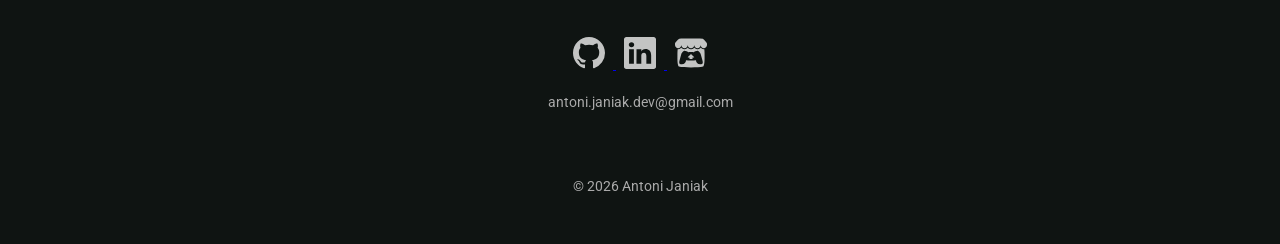
==== commit 4689a518: "CVchange+mailChange" ====
--- a/index.html
+++ b/index.html
@@ -132,7 +132,7 @@
 						<img src="icons/itchio.svg" alt="itch.io">
                 </a>
 
-					<p>antoni.janiak@onet.pl</p>
+					<p>antoni.janiak.dev@gmail.com</p>
 				</div>
 
 				<p class="copyright">&copy; 2026 Antoni Janiak</p>
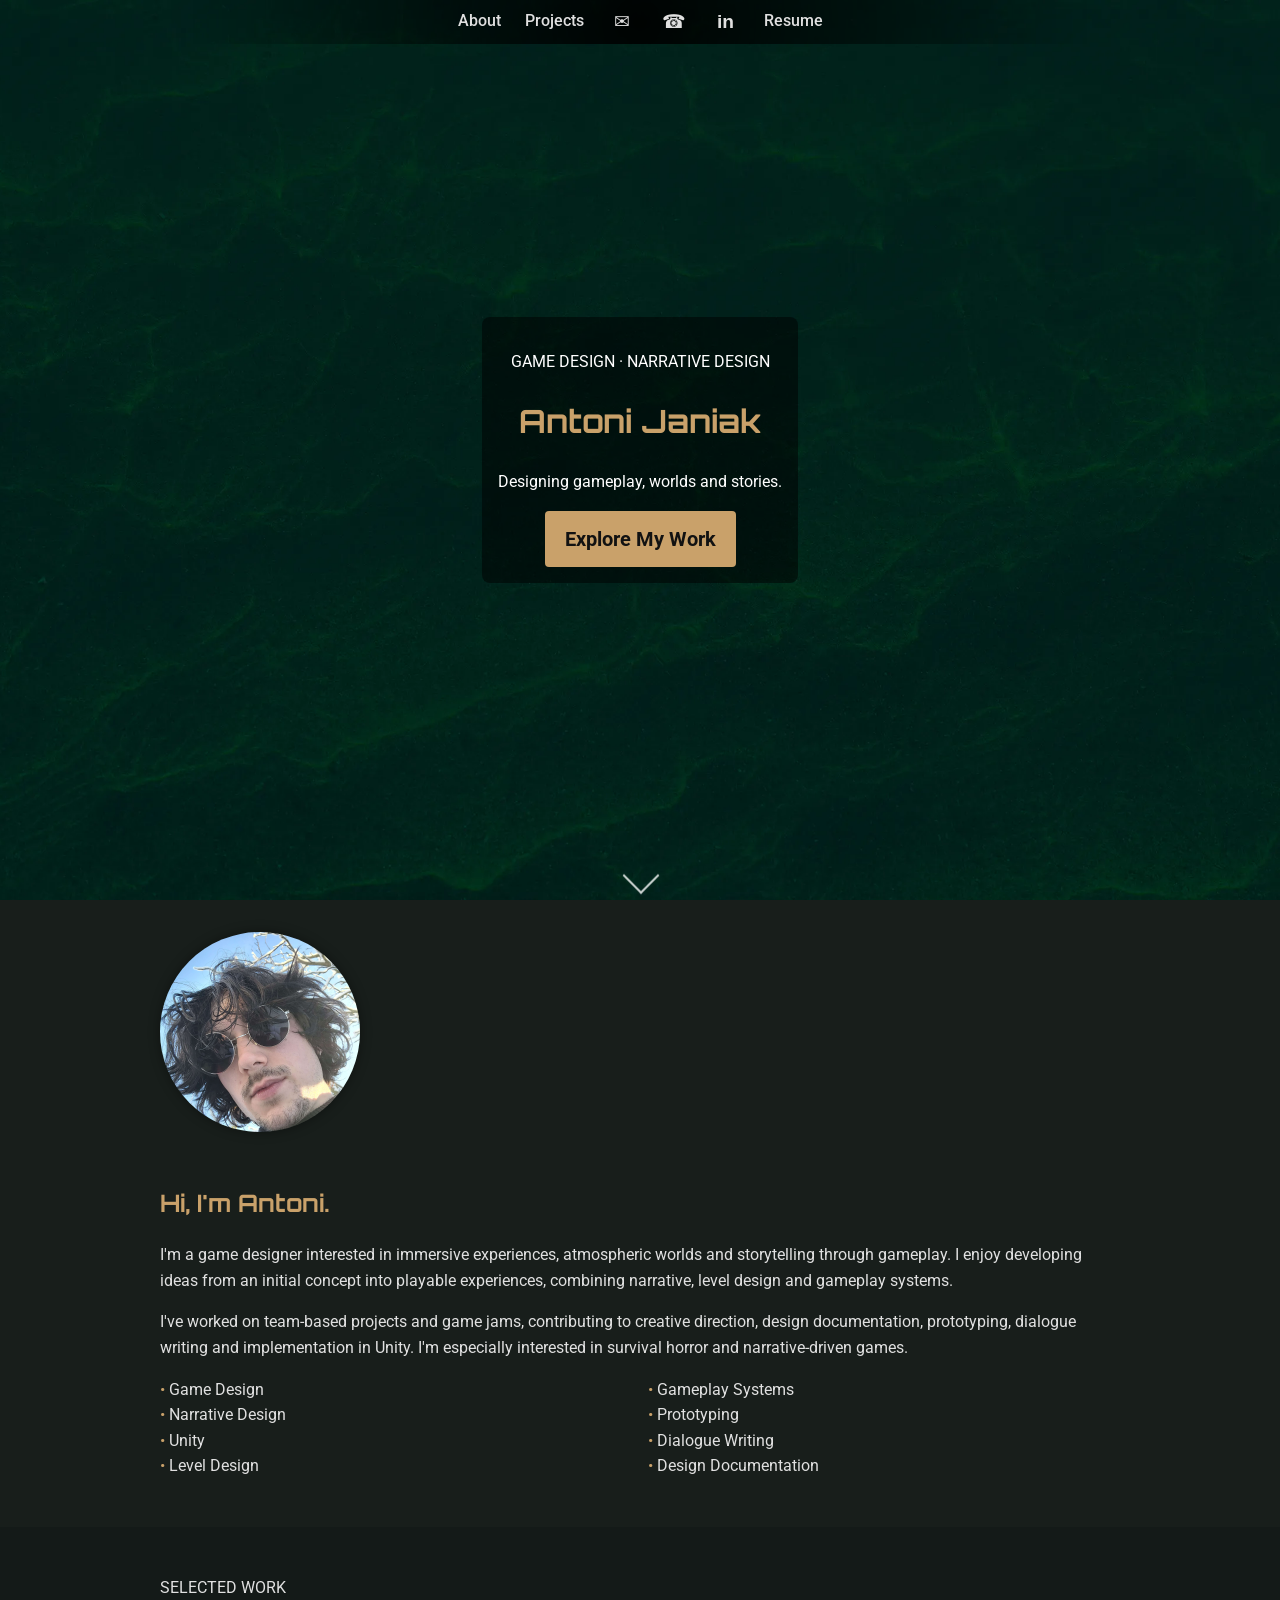
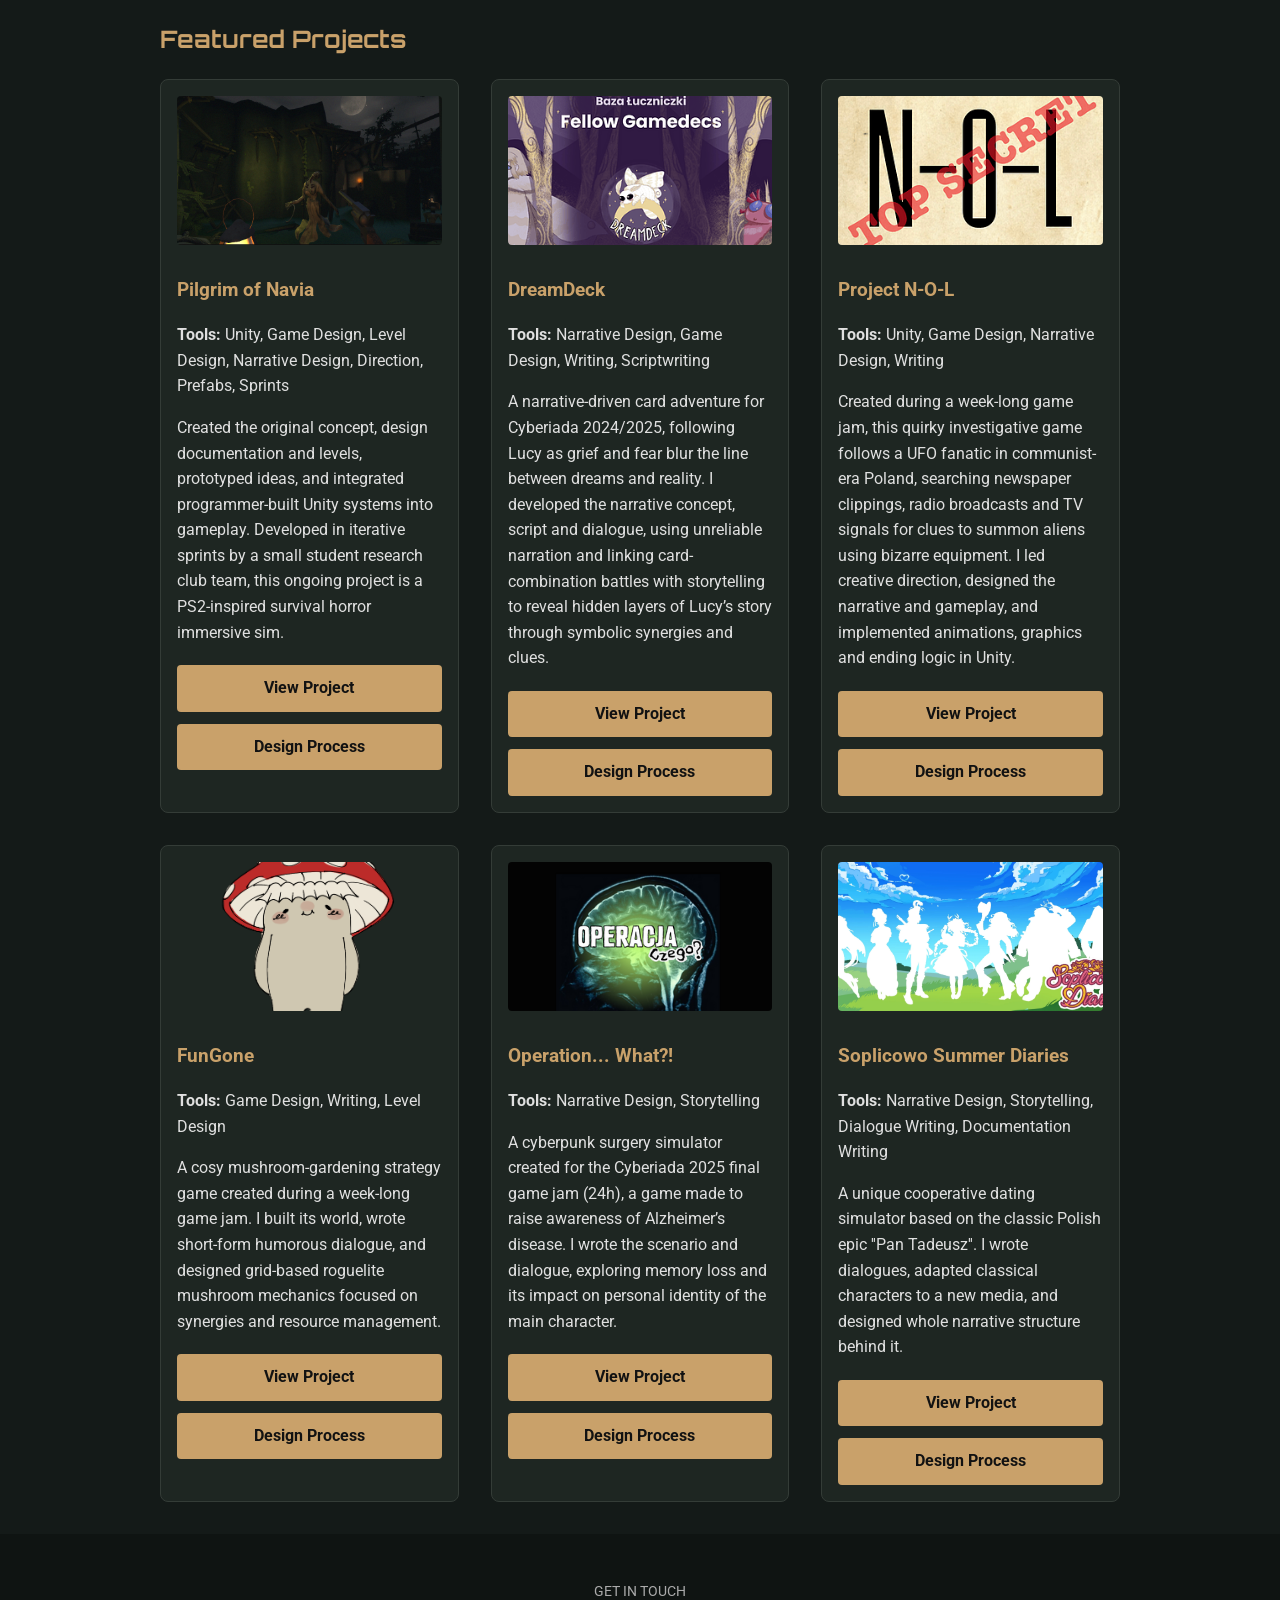
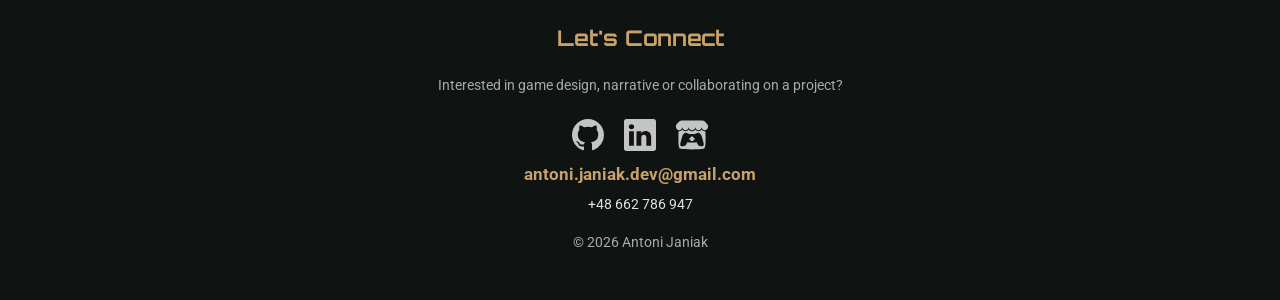
==== commit 39be6d94: "DreamDeckSidePage" ====
--- a/index.html
+++ b/index.html
@@ -28,23 +28,63 @@
 </head>
 
 	<body>
-		<nav class="navbar floating">
+
+		<!-- NAVIGATION -->
+		<nav class="navbar floating" aria-label="Main navigation">
 			<ul>
 				<li>
 					<a href="#about">About</a>
 				</li>
+
 				<li>
 					<a href="#projects">Projects</a>
 				</li>
-				<li>
-					<a href="#contact">Contact</a>
-				</li>
-				<li>
-					<a href="files/CV_en.pdf" target="_blank" rel="noopener noreferrer">Resume</a>
+
+				<li>
+					<a
+						class="nav-contact-icon"
+						href="mailto:antoni.janiak.dev@gmail.com"
+						aria-label="Email Antoni"
+						title="Email">
+						<span aria-hidden="true">✉</span>
+					</a>
+				</li>
+
+				<li>
+					<a
+						class="nav-contact-icon"
+						href="tel:+48662786947"
+						aria-label="Call Antoni"
+						title="Phone">
+						<span aria-hidden="true">☎</span>
+					</a>
+				</li>
+
+				<li>
+					<a
+						class="nav-contact-icon linkedin-icon"
+						href="https://www.linkedin.com/in/antoni-janiak-352a87364/"
+						target="_blank"
+						rel="noopener noreferrer"
+						aria-label="LinkedIn profile"
+						title="LinkedIn">
+						<span aria-hidden="true">in</span>
+					</a>
+				</li>
+
+				<li>
+					<a
+						href="files/CV_en.pdf"
+						target="_blank"
+						rel="noopener noreferrer">
+						Resume
+					</a>
 				</li>
 			</ul>
 		</nav>
 
+
+		<!-- HERO -->
 		<header class="hero">
 			<video autoplay="" muted="" loop="" playsinline="" preload="auto" poster="media/hero-poster.png">
 				<source src="media/Showreel.webm" type="video/webm">
@@ -64,9 +104,14 @@
 			</div>
 		</header>
 
+
+		<!-- ABOUT -->
 		<section id="about" class="about">
 			<div class="container">
-				<img src="images/profile.png" alt="Portrait of Antoni Janiak" class="profile-pic">
+				<img
+					src="images/profile.png"
+					alt="Portrait of Antoni Janiak"
+					class="profile-pic">
 
 					<div class="about-content">
 						<h2>Hi, I'm Antoni.</h2>
@@ -101,6 +146,8 @@
 				</div>
 		</section>
 
+
+		<!-- PROJECTS -->
 		<section id="projects" class="projects">
 			<div class="container">
 				<p class="section-kicker">SELECTED WORK</p>
@@ -112,34 +159,73 @@
 			</div>
 		</section>
 
+
+		<!-- FOOTER / CONTACT -->
 		<footer class="footer">
 			<section id="contact">
 				<p class="section-kicker">GET IN TOUCH</p>
 				<h2>Let's Connect</h2>
 
-				<p>Interested in game design, narrative or collaborating on a project?</p>
-
+				<p>
+					Interested in game design, narrative or collaborating on a project?
+				</p>
+
+				<!-- GITHUB, LINKEDIN AND ITCH.IO -->
 				<div class="container social-icons">
-					<a href="https://github.com/antonver12/" target="_blank" rel="noopener noreferrer" aria-label="GitHub">
+					<a
+						href="https://github.com/antonver12/"
+						target="_blank"
+						rel="noopener noreferrer"
+						aria-label="GitHub">
 						<img src="icons/github.svg" alt="GitHub">
                 </a>
 
-					<a href="https://www.linkedin.com/in/antoni-janiak-352a87364/" target="_blank" rel="noopener noreferrer" aria-label="LinkedIn">
+					<a
+						href="https://www.linkedin.com/in/antoni-janiak-352a87364/"
+						target="_blank"
+						rel="noopener noreferrer"
+						aria-label="LinkedIn">
 						<img src="icons/linkedin.svg" alt="LinkedIn">
                 </a>
 
-					<a href="https://antonver.itch.io/" target="_blank" rel="noopener noreferrer" aria-label="itch.io">
+					<a
+						href="https://antonver.itch.io/"
+						target="_blank"
+						rel="noopener noreferrer"
+						aria-label="itch.io">
 						<img src="icons/itchio.svg" alt="itch.io">
                 </a>
-
-					<p>antoni.janiak.dev@gmail.com</p>
+				</div>
+
+				<!-- DIRECT CONTACT DETAILS -->
+				<div class="contact-details">
+					<p>
+						<strong>
+							<a
+								class="contact-email"
+								href="mailto:antoni.janiak.dev@gmail.com">
+								antoni.janiak.dev@gmail.com
+							</a>
+						</strong>
+					</p>
+
+					<p>
+						<a
+							class="contact-phone"
+							href="tel:+48662786947">
+							+48 662 786 947
+						</a>
+					</p>
 				</div>
 
 				<p class="copyright">&copy; 2026 Antoni Janiak</p>
 			</section>
 		</footer>
 
+
+		<!-- SCRIPTS -->
 		<script src="projects.js" defer=""></script>
 		<script src="scrollHint.js" defer=""></script>
+
 	</body>
 </html>
--- a/styles.css
+++ b/styles.css
@@ -265,3 +265,120 @@
 transform: rotate(-45deg);
 opacity: 0.9;
 }
+/* Project card buttons */
+.project-links {
+    display: flex;
+    flex-direction: column;
+    align-items: stretch;
+    gap: 12px;
+    width: 100%;
+    margin-top: 20px;
+}
+
+.project-links .btn {
+    display: flex;
+    align-items: center;
+    justify-content: center;
+
+    width: 100%;
+    min-height: 44px;
+    box-sizing: border-box;
+
+    margin: 0;
+    padding: 12px 16px;
+
+    font-size: 1rem;
+    line-height: 1.4;
+    text-align: center;
+}
+/* Direct contact icons in the floating navbar */
+.navbar ul {
+    flex-wrap: wrap;
+    gap: 0.75rem 1.5rem;
+    padding-left: 1rem;
+    padding-right: 1rem;
+}
+
+.navbar .nav-contact-icon {
+    display: inline-flex;
+    align-items: center;
+    justify-content: center;
+    min-width: 28px;
+    min-height: 28px;
+    font-size: 1.2rem;
+    line-height: 1;
+}
+
+.navbar .linkedin-icon {
+    font-family: Arial, sans-serif;
+    font-weight: 700;
+}
+
+
+/* Direct contact details in the footer */
+.contact-details {
+    margin-top: 1.25rem;
+}
+
+.contact-details p {
+    margin: 0.6rem 0;
+}
+
+.contact-details a {
+    color: var(--text-main);
+    text-decoration: none;
+    transition: color 0.2s ease;
+}
+
+.contact-details .contact-email {
+    color: var(--accent);
+    font-size: 1.05rem;
+    font-weight: 700;
+}
+
+.contact-details a:hover {
+    color: var(--accent-hover);
+    text-decoration: underline;
+}
+
+
+/* Smaller screens */
+@media (max-width: 600px) {
+    .navbar ul {
+        gap: 0.6rem 1rem;
+    }
+
+    .navbar a {
+        font-size: 0.9rem;
+    }
+}
+/* Footer social icons: aligned in one compact row */
+.footer .social-icons {
+    display: flex;
+    justify-content: center;
+    align-items: center;
+    gap: 1.25rem;
+    padding: 0.5rem 1rem 0.25rem;
+}
+
+.footer .social-icons a {
+    display: inline-flex;
+    align-items: center;
+    justify-content: center;
+    line-height: 0;
+}
+
+.footer .social-icons img {
+    width: 32px;
+    height: 32px;
+    margin: 0;
+}
+
+/* Reduce space between icons and direct contact details */
+.footer .contact-details {
+    margin-top: 0.25rem;
+}
+
+.footer .contact-details p {
+    margin: 0.35rem 0;
+}
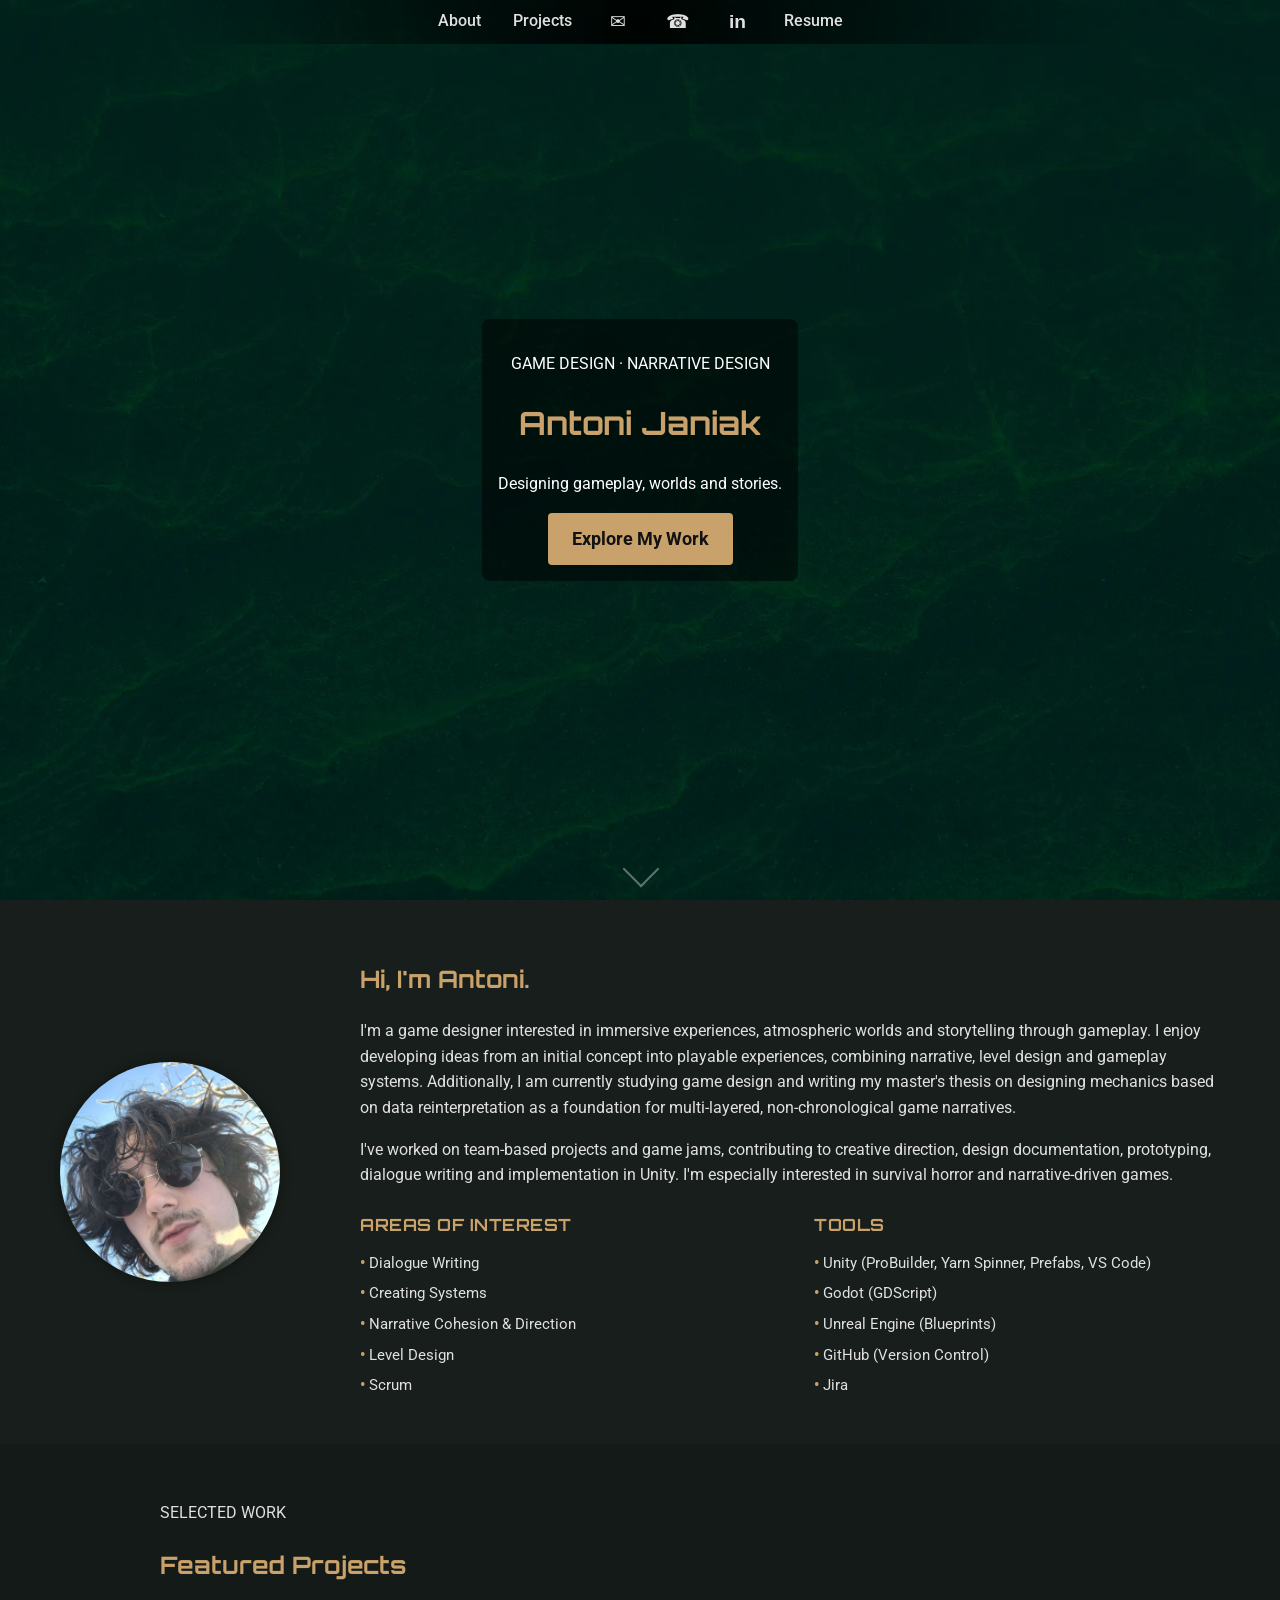
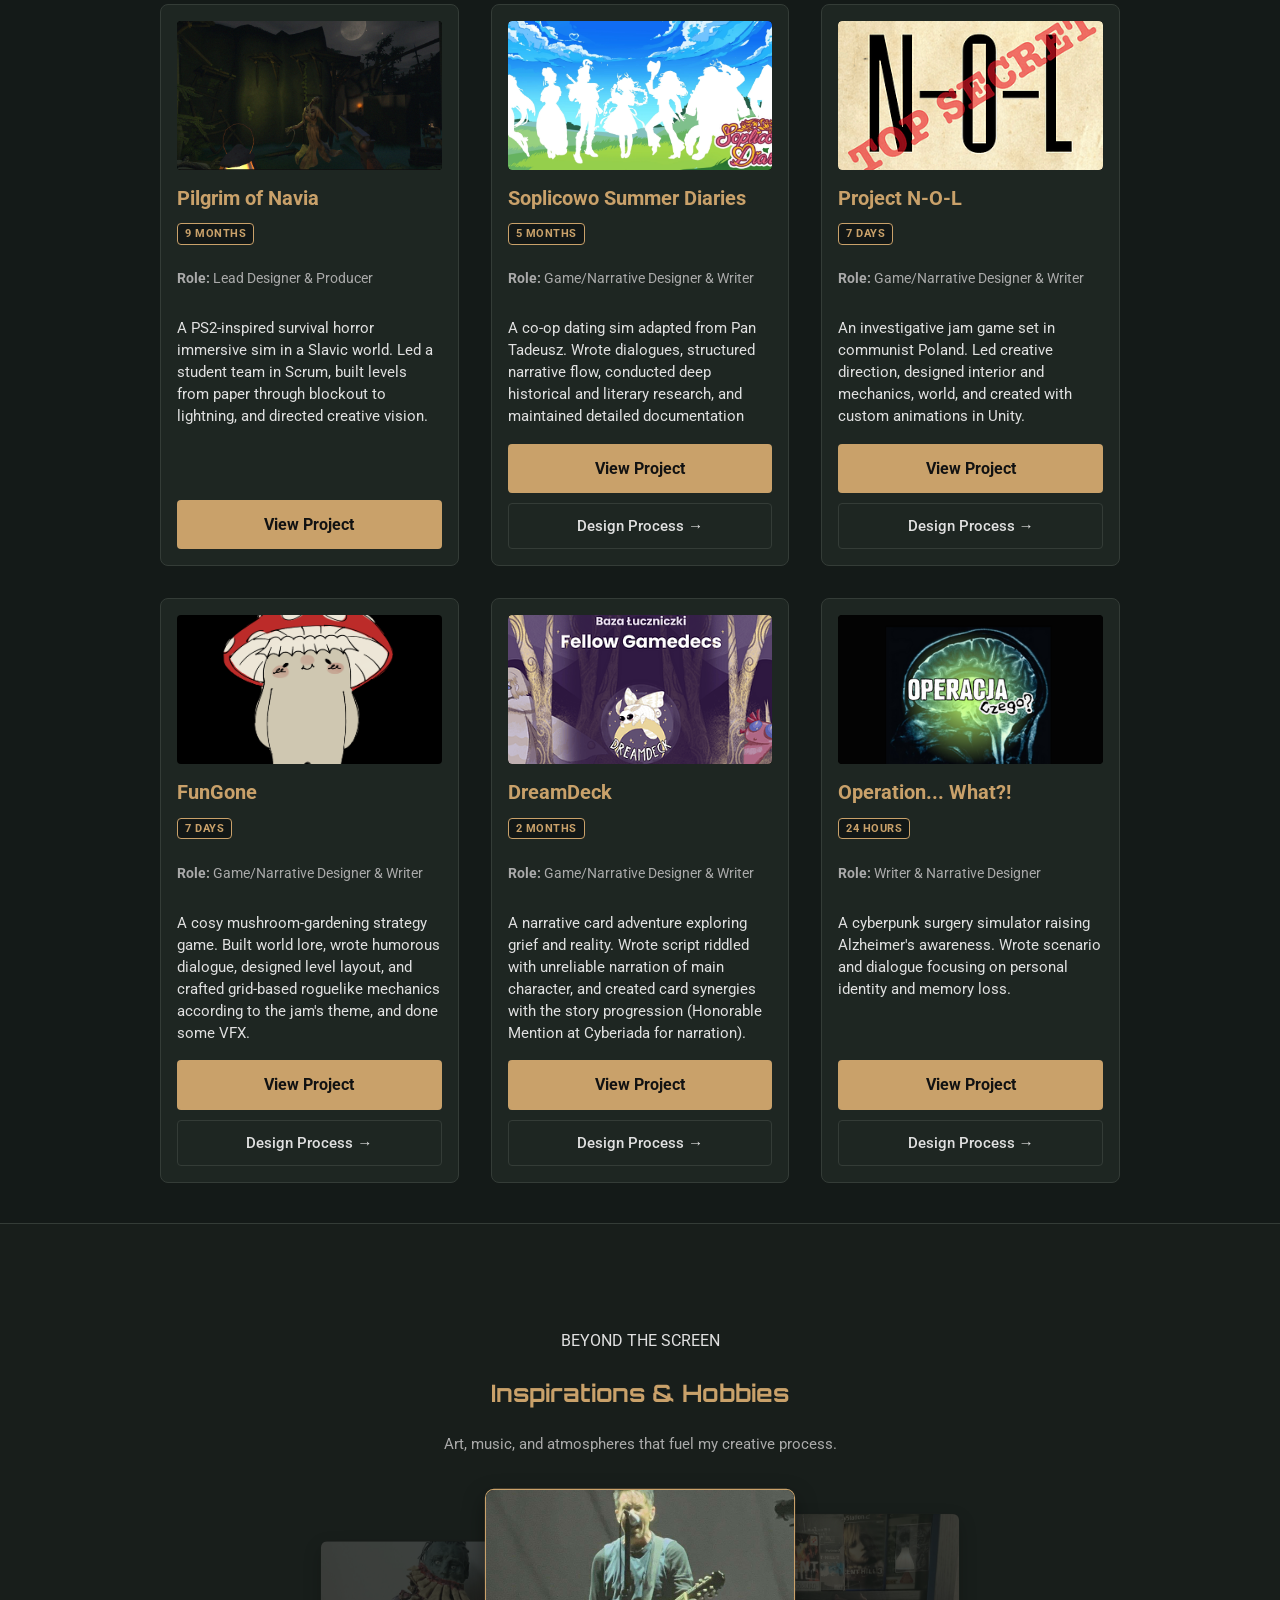
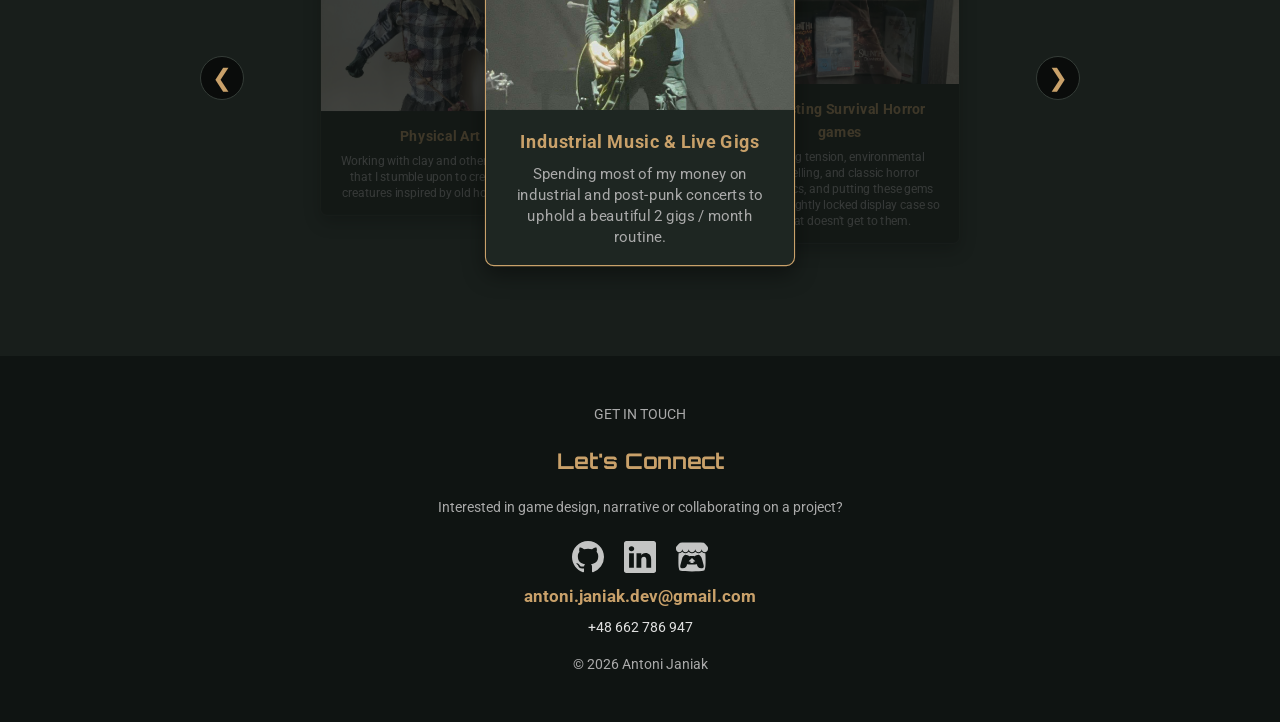
==== commit 99744b75: "films" ====
--- a/index.html
+++ b/index.html
@@ -25,7 +25,7 @@
 																<link rel="stylesheet" href="styles.css">
 																	<link rel="preconnect" href="https://fonts.googleapis.com">
 																		<link href="https://fonts.googleapis.com/css2?family=Orbitron:wght@600;700&family=Roboto:wght@400;500;700&display=swap" rel="stylesheet">
-</head>
+	</head>
 
 	<body>
 
@@ -88,7 +88,7 @@
 		<header class="hero">
 			<video autoplay="" muted="" loop="" playsinline="" preload="auto" poster="media/hero-poster.png">
 				<source src="media/Showreel.webm" type="video/webm">
-        </video>
+			</video>
 
 			<div class="hero-overlay">
 				<p class="hero-kicker">GAME DESIGN · NARRATIVE DESIGN</p>
@@ -121,7 +121,7 @@
 							atmospheric worlds and storytelling through gameplay.
 							I enjoy developing ideas from an initial concept into
 							playable experiences, combining narrative, level design
-							and gameplay systems.
+							and gameplay systems. Additionally, I am currently studying game design and writing my master's thesis on designing mechanics based on data reinterpretation as a foundation for multi-layered, non-chronological game narratives.
 						</p>
 
 						<p>
@@ -132,16 +132,29 @@
 							narrative-driven games.
 						</p>
 
-						<ul class="skills">
-							<li>Game Design</li>
-							<li>Narrative Design</li>
-							<li>Unity</li>
-							<li>Level Design</li>
-							<li>Gameplay Systems</li>
-							<li>Prototyping</li>
-							<li>Dialogue Writing</li>
-							<li>Design Documentation</li>
-						</ul>
+						<div class="skills-tables">
+							<div class="skills-block">
+								<h3>Areas of Interest</h3>
+								<ul>
+									<li>Dialogue Writing</li>
+									<li>Creating Systems</li>
+									<li>Narrative Cohesion & Direction</li>
+									<li>Level Design</li>
+									<li>Scrum</li>
+								</ul>
+							</div>
+
+							<div class="skills-block">
+								<h3>Tools</h3>
+								<ul>
+									<li>Unity (ProBuilder, Yarn Spinner, Prefabs, VS Code)</li>
+									<li>Godot (GDScript)</li>
+									<li>Unreal Engine (Blueprints)</li>
+									<li>GitHub (Version Control)</li>
+									<li>Jira</li>
+								</ul>
+							</div>
+						</div>
 					</div>
 				</div>
 		</section>
@@ -160,6 +173,57 @@
 		</section>
 
 
+		<!-- BEYOND THE SCREEN / PASJE (Karuzela 3D z plikami .jpg) -->
+		<section class="passions-section">
+			<div class="container">
+				<p class="section-kicker">BEYOND THE SCREEN</p>
+				<h2>Inspirations & Hobbies</h2>
+				<p class="passions-subtitle">Art, music, and atmospheres that fuel my creative process.</p>
+
+				<div class="carousel-container">
+					<button class="carousel-arrow prev-btn" id="prevBtn" aria-label="Previous">&#10094;</button>
+
+					<div class="carousel-track">
+						<!-- Slajd 1: Rzeźba -->
+						<div class="carousel-card" data-index="0">
+							<div class="card-image-wrapper">
+								<img src="images/sculpture.jpg" alt="Sculpture & Physical Art">
+							</div>
+							<div class="card-caption">
+								<h3>Physical Art</h3>
+								<p>Working with clay and other materials that I stumble upon to create smol creatures inspired by old horror films.</p>
+							</div>
+						</div>
+
+						<!-- Slajd 2: Koncerty -->
+						<div class="carousel-card" data-index="1">
+							<div class="card-image-wrapper">
+								<img src="images/concerts.jpg" alt="Industrial Music & Live Gigs">
+							</div>
+							<div class="card-caption">
+								<h3>Industrial Music & Live Gigs</h3>
+								<p>Spending most of my money on industrial and post-punk concerts to uphold a beautiful 2 gigs / month routine.</p>
+							</div>
+						</div>
+
+						<!-- Slajd 3: Survival Horror -->
+						<div class="carousel-card" data-index="2">
+							<div class="card-image-wrapper">
+								<img src="images/horror.jpg" alt="Survival Horror Atmospheres">
+							</div>
+							<div class="card-caption">
+								<h3>Collecting Survival Horror games</h3>
+								<p>Studying tension, environmental storytelling, and classic horror mechanics, and putting these gems behind a tightly locked display case so my cat doesn't get to them.</p>
+							</div>
+						</div>
+					</div>
+
+					<button class="carousel-arrow next-btn" id="nextBtn" aria-label="Next">&#10095;</button>
+				</div>
+			</div>
+		</section>
+
+
 		<!-- FOOTER / CONTACT -->
 		<footer class="footer">
 			<section id="contact">
@@ -178,7 +242,7 @@
 						rel="noopener noreferrer"
 						aria-label="GitHub">
 						<img src="icons/github.svg" alt="GitHub">
-                </a>
+					</a>
 
 					<a
 						href="https://www.linkedin.com/in/antoni-janiak-352a87364/"
@@ -186,7 +250,7 @@
 						rel="noopener noreferrer"
 						aria-label="LinkedIn">
 						<img src="icons/linkedin.svg" alt="LinkedIn">
-                </a>
+					</a>
 
 					<a
 						href="https://antonver.itch.io/"
@@ -194,7 +258,7 @@
 						rel="noopener noreferrer"
 						aria-label="itch.io">
 						<img src="icons/itchio.svg" alt="itch.io">
-                </a>
+					</a>
 				</div>
 
 				<!-- DIRECT CONTACT DETAILS -->
@@ -227,5 +291,53 @@
 		<script src="projects.js" defer=""></script>
 		<script src="scrollHint.js" defer=""></script>
 
+		<!-- SKRYPT KARUZELI -->
+		<script>
+			document.addEventListener("DOMContentLoaded", () => {
+			const cards = document.querySelectorAll(".carousel-card");
+			const prevBtn = document.getElementById("prevBtn");
+			const nextBtn = document.getElementById("nextBtn");
+
+			if (!cards.length) return;
+
+			let currentIndex = 1; // Środkowa karta startowa
+
+			function updateCarousel() {
+			cards.forEach((card, i) => {
+			card.classList.remove("active", "prev", "next");
+
+			if (i === currentIndex) {
+			card.classList.add("active");
+			} else if (i === (currentIndex - 1 + cards.length) % cards.length) {
+			card.classList.add("prev");
+			} else if (i === (currentIndex + 1) % cards.length) {
+			card.classList.add("next");
+			}
+			});
+			}
+
+			nextBtn.addEventListener("click", () => {
+			currentIndex = (currentIndex + 1) % cards.length;
+			updateCarousel();
+			});
+
+			prevBtn.addEventListener("click", () => {
+			currentIndex = (currentIndex - 1 + cards.length) % cards.length;
+			updateCarousel();
+			});
+
+			cards.forEach((card, i) => {
+			card.addEventListener("click", () => {
+			if (i !== currentIndex) {
+			currentIndex = i;
+			updateCarousel();
+			}
+			});
+			});
+
+			updateCarousel();
+			});
+		</script>
+
 	</body>
 </html>
--- a/styles.css
+++ b/styles.css
@@ -1,384 +1,698 @@
 /* Reset + Base */
 
 :root {
---bg-main: #121716;
---bg-about: #181e1b;
---bg-projects: #141a18;
---bg-card: #1e2622;
---bg-footer: #0f1412;
---text-main: #e0e0e0;
---text-muted: #aaaaaa;
---accent: #c9a16a;
---accent-hover: #dfbd88;
---border-color: #343c37;
+  --bg-main: #121716;
+  --bg-about: #181e1b;
+  --bg-projects: #141a18;
+  --bg-card: #1e2622;
+  --bg-footer: #0f1412;
+  --text-main: #e0e0e0;
+  --text-muted: #aaaaaa;
+  --accent: #c9a16a;
+  --accent-hover: #dfbd88;
+  --border-color: #343c37;
 }
 
 body {
-margin: 0;
-font-family: 'Roboto', sans-serif;
-background: var(--bg-main);
-color: var(--text-main);
-line-height: 1.6;
+  margin: 0;
+  font-family: 'Roboto', sans-serif;
+  background: var(--bg-main);
+  color: var(--text-main);
+  line-height: 1.6;
 }
 
 h1, h2 {
-font-family: 'Orbitron', sans-serif;
-color: var(--accent);
-}
-
+  font-family: 'Orbitron', sans-serif;
+  color: var(--accent);
+}
+
+/* Szerszy kontener dla sekcji About Me */
 .container {
-max-width: 960px;
-margin: 0 auto;
-padding: 2rem;
+  max-width: 1160px;
+  margin: 0 auto;
+  padding: 2.5rem 2rem;
+}
+
+/* Węższy i bardziej zwarty kontener dla sekcji z projektami */
+.projects .container {
+  max-width: 960px;
 }
 
 /* Hero */
 
 .hero {
-position: relative;
-height: 100vh;
-overflow: hidden;
-display: flex;
-align-items: center;
-justify-content: center;
-text-align: center;
+  position: relative;
+  height: 100vh;
+  overflow: hidden;
+  display: flex;
+  align-items: center;
+  justify-content: center;
+  text-align: center;
 }
 
 .hero video {
-position: absolute;
-top: 0; left: 0;
-width: 100%; height: 100%;
-object-fit: cover;
-z-index: -1;
+  position: absolute;
+  top: 0; left: 0;
+  width: 100%; height: 100%;
+  object-fit: cover;
+  z-index: -1;
 }
 
 .hero-overlay {
-color: #fff;
-z-index: 2;
-padding: 1rem;
-background: rgba(0, 0, 0, 0.5);
-border-radius: 0.5rem;
+  color: #fff;
+  z-index: 2;
+  padding: 1rem;
+  background: rgba(0, 0, 0, 0.5);
+  border-radius: 0.5rem;
 }
 
 .scroll-indicator {
-margin-top: 2rem;
+  margin-top: 2rem;
 }
 
 .scroll-arrow {
-font-size: 2rem;
-color: var(--accent);
-animation: bounce 1.5s infinite;
-text-decoration: none;
-}
-
-.btn {
-display: inline-block;
-background: var(--accent);
-color: #121212;
-padding: 0.75rem 1.25rem;
-font-size: 1.25rem;
-border: none;
-border-radius: 0.25rem;
-font-weight: bold;
-text-decoration: none;
-transition: background 0.3s;
-}
-
-.btn:hover {
-background: var(--accent-hover);
+  font-size: 2rem;
+  color: var(--accent);
+  animation: bounce 1.5s infinite;
+  text-decoration: none;
 }
 
 /* Floating Navbar */
 
 .navbar.floating {
-position: fixed;
-top: 0;
-width: 100%;
-z-index: 10;
-background: radial-gradient(circle at center, rgba(0, 0, 0, 0.9), transparent 70%);
-/* backdrop-filter: blur(8px); */
-border-radius: 50px;
-padding: 0.5rem 0rem;
+  position: fixed;
+  top: 0;
+  width: 100%;
+  z-index: 10;
+  background: radial-gradient(circle at center, rgba(0, 0, 0, 0.9), transparent 70%);
+  border-radius: 50px;
+  padding: 0.5rem 0rem;
 }
 
 .navbar ul {
-list-style: none;
-padding: 0;
-margin: 0;
-display: flex;
-justify-content: center;
-gap: 2rem;
+  list-style: none;
+  padding: 0;
+  margin: 0;
+  display: flex;
+  justify-content: center;
+  gap: 2rem;
+  flex-wrap: wrap;
+  padding-left: 1rem;
+  padding-right: 1rem;
 }
 
 .navbar a {
-color: var(--text-main);
-text-decoration: none;
-font-weight: 500;
+  color: var(--text-main);
+  text-decoration: none;
+  font-weight: 500;
 }
 
 .navbar a:hover {
-color: var(--accent);
+  color: var(--accent);
+}
+
+.navbar .nav-contact-icon {
+  display: inline-flex;
+  align-items: center;
+  justify-content: center;
+  min-width: 28px;
+  min-height: 28px;
+  font-size: 1.2rem;
+  line-height: 1;
+}
+
+.navbar .linkedin-icon {
+  font-family: Arial, sans-serif;
+  font-weight: 700;
 }
 
 /* About */
 
 .about {
-background: var(--bg-about);
+  background: var(--bg-about);
 }
 
 .profile-pic {
-width: 200px;
-height: 200px;
-border-radius: 50%;
-object-fit: cover;
-box-shadow: 0 0 12px rgba(0, 0, 0, 0.4);
-margin-right: 2rem;
+  width: 220px;
+  height: 220px;
+  border-radius: 50%;
+  object-fit: cover;
+  box-shadow: 0 0 12px rgba(0, 0, 0, 0.4);
+  margin-right: 2.5rem;
 }
 
 .about .container {
-display: flex;
-flex-wrap: wrap;
-align-items: center;
-gap: 2rem;
-}
-
-.skills {
-padding: 0;
-list-style: none;
-columns: 2;
-margin-top: 1rem;
-}
-
-.skills li::before {
-content: "• ";
-color: var(--accent);
+  display: flex;
+  flex-wrap: wrap;
+  align-items: center;
+  gap: 2.5rem;
+}
+
+.about-content {
+  flex: 1;
+  min-width: 320px;
+}
+
+/* Skills Column Layout */
+
+.skills-tables {
+  display: flex;
+  gap: 3rem;
+  margin-top: 1.5rem;
+  flex-wrap: wrap;
+}
+
+.skills-block {
+  flex: 1;
+  min-width: 220px;
+}
+
+.skills-block h3 {
+  font-family: 'Orbitron', sans-serif;
+  font-size: 1.05rem;
+  color: var(--accent);
+  margin: 0 0 0.75rem 0;
+  text-transform: uppercase;
+  letter-spacing: 0.5px;
+}
+
+.skills-block ul {
+  list-style: none;
+  padding: 0;
+  margin: 0;
+}
+
+.skills-block li {
+  margin-bottom: 0.4rem;
+  color: var(--text-main);
+  font-size: 0.95rem;
+}
+
+.skills-block li::before {
+  content: "• ";
+  color: var(--accent);
+  font-weight: bold;
 }
 
 /* Projects */
 
 .projects {
-background: var(--bg-projects);
+  background: var(--bg-projects);
 }
 
 .project-grid {
-display: grid;
-grid-template-columns: repeat(auto-fit, minmax(280px, 1fr));
-gap: 2rem;
+  display: grid;
+  grid-template-columns: repeat(auto-fit, minmax(280px, 1fr));
+  gap: 2rem;
 }
 
 .project-card {
-background: var(--bg-card);
-padding: 1rem;
-border: 1px solid var(--border-color);
-border-radius: 8px;
-transition: transform 0.2s;
+  background: var(--bg-card);
+  padding: 1rem;
+  border: 1px solid var(--border-color);
+  border-radius: 8px;
+  transition: transform 0.2s;
 }
 
 .project-card:hover {
-transform: scale(1.02);
+  transform: scale(1.02);
 }
 
 .project-card img {
-width: 100%;
-aspect-ratio: 16/9;
-object-fit: cover;
-border-radius: 4px;
-margin-bottom: 1rem;
-}
-
-.project-card h3 {
-margin: 0.5rem 0;
-color: var(--accent);
+  width: 100%;
+  aspect-ratio: 16/9;
+  object-fit: cover;
+  border-radius: 4px;
+}
+
+/* Układ nagłówka karty projektu */
+.project-title-area {
+  margin: 0.75rem 0 0.5rem 0;
+}
+
+.project-title-area h3 {
+  margin: 0 0 0.35rem 0;
+  color: var(--accent);
+  font-size: 1.25rem;
+}
+
+/* Subtelny badge z czasem trwania pod tytułem */
+.project-duration {
+  display: inline-block;
+  background: var(--bg-main);
+  color: var(--accent);
+  border: 1px solid var(--accent);
+  padding: 1px 7px;
+  font-size: 0.68rem;
+  font-weight: 700;
+  border-radius: 4px;
+  letter-spacing: 0.5px;
+  text-transform: uppercase;
+}
+
+.project-role {
+  font-size: 0.9rem;
+  color: var(--text-muted);
+  margin-bottom: 0.75rem;
+}
+
+/* Przyciski w kartach projektów - Hierarchia UX */
+.project-links {
+  display: flex;
+  flex-direction: column;
+  gap: 10px;
+  width: 100%;
+  margin-top: 20px;
+}
+
+/* Główny przycisk (pomarańczowy, wyrazisty) */
+.project-links .btn-primary {
+  display: flex;
+  align-items: center;
+  justify-content: center;
+  width: 100%;
+  min-height: 44px;
+  box-sizing: border-box;
+  padding: 12px 16px;
+  background: var(--accent);
+  color: #121212;
+  font-size: 1rem;
+  font-weight: 700;
+  border-radius: 4px;
+  text-decoration: none;
+  transition: background 0.3s;
+}
+
+.project-links .btn-primary:hover {
+  background: var(--accent-hover);
+}
+
+/* Drugi przycisk (Design Process - minimalistyczny obramowany) */
+.project-links .btn-secondary {
+  display: flex;
+  align-items: center;
+  justify-content: center;
+  width: 100%;
+  min-height: 40px;
+  box-sizing: border-box;
+  padding: 10px 16px;
+  background: transparent;
+  color: var(--text-main);
+  border: 1px solid var(--border-color);
+  font-size: 0.95rem;
+  font-weight: 500;
+  border-radius: 4px;
+  text-decoration: none;
+  transition: all 0.2s ease;
+}
+
+.project-links .btn-secondary:hover {
+  border-color: var(--accent);
+  color: var(--accent);
+  background: rgba(201, 161, 106, 0.05);
 }
 
 /* Testimonials */
 
 .testimonials {
-background: var(--bg-main);
-text-align: center;
+  background: var(--bg-main);
+  text-align: center;
 }
 
 .testimonial {
-background: var(--bg-card);
-padding: 1.5rem;
-margin: 1rem auto;
-border-left: 3px solid var(--accent);
-max-width: 600px;
-font-style: italic;
+  background: var(--bg-card);
+  padding: 1.5rem;
+  margin: 1rem auto;
+  border-left: 3px solid var(--accent);
+  max-width: 600px;
+  font-style: italic;
 }
 
 /* Footer */
 
 .footer {
-background: var(--bg-footer);
-color: var(--text-muted);
-text-align: center;
-padding: 2rem 1rem;
-font-size: 0.9rem;
+  background: var(--bg-footer);
+  color: var(--text-muted);
+  text-align: center;
+  padding: 2rem 1rem;
+  font-size: 0.9rem;
+}
+
+.contact-details {
+  margin-top: 0.25rem;
+}
+
+.contact-details p {
+  margin: 0.35rem 0;
+}
+
+.contact-details a {
+  color: var(--text-main);
+  text-decoration: none;
+  transition: color 0.2s ease;
+}
+
+.contact-details .contact-email {
+  color: var(--accent);
+  font-size: 1.05rem;
+  font-weight: 700;
+}
+
+.contact-details a:hover {
+  color: var(--accent-hover);
+  text-decoration: underline;
+}
+
+.footer .social-icons {
+  display: flex;
+  justify-content: center;
+  align-items: center;
+  gap: 1.25rem;
+  padding: 0.5rem 1rem 0.25rem;
+}
+
+.footer .social-icons a {
+  display: inline-flex;
+  align-items: center;
+  justify-content: center;
+  line-height: 0;
 }
 
 .footer .social-icons img {
-width: 32px;
-height: 32px;
-margin: 0 0.5rem;
-filter: brightness(0) invert(1);
-opacity: 0.75;
-transition: opacity 0.3s ease;
+  width: 32px;
+  height: 32px;
+  margin: 0;
+  filter: brightness(0) invert(1);
+  opacity: 0.75;
+  transition: opacity 0.3s ease;
 }
 
 .footer .social-icons img:hover {
-opacity: 1;
-}
-
-/* outer: positioning + centering only (no rotation, no animation) */
+  opacity: 1;
+}
+
+/* Scroll indicator */
 
 .scroll-down {
-position: absolute;
-bottom: 20px;
-left: 50%;
-transform: translateX(-50%);
-width: 24px;
-height: 24px;
-pointer-events: none;
-opacity: 0;
-transition: opacity 0.5s ease;
-will-change: transform, opacity;
-}
-
-/* middle: moves straight along global Y */
+  position: absolute;
+  bottom: 20px;
+  left: 50%;
+  transform: translateX(-50%);
+  width: 24px;
+  height: 24px;
+  pointer-events: none;
+  opacity: 0;
+  transition: opacity 0.5s ease;
+  will-change: transform, opacity;
+}
 
 .scroll-mover {
-display: inline-block;
-transform: translateY(0);
-transform-origin: center;
-will-change: transform;
-}
-
-/* inner: draws the chevron + rotation; never moves */
+  display: inline-block;
+  transform: translateY(0);
+  transform-origin: center;
+  will-change: transform;
+}
 
 .scroll-chev {
-display: block;
-width: 24px;
-height: 24px;
-border-left: 2px solid #fff;
-border-bottom: 2px solid #fff;
-transform: rotate(-45deg);
-opacity: 0.9;
-}
-/* Project card buttons */
+  display: block;
+  width: 24px;
+  height: 24px;
+  border-left: 2px solid #fff;
+  border-bottom: 2px solid #fff;
+  transform: rotate(-45deg);
+  opacity: 0.9;
+}
+
+/* Responsive breakpoint */
+
+@media (max-width: 768px) {
+  .navbar ul {
+    gap: 0.6rem 1rem;
+  }
+
+  .navbar a {
+    font-size: 0.9rem;
+  }
+
+  .skills-tables {
+    flex-direction: column;
+    gap: 1.5rem;
+  }
+
+  .about .container {
+    flex-direction: column;
+    text-align: center;
+  }
+
+  .profile-pic {
+    margin-right: 0;
+    margin-bottom: 1rem;
+  }
+}
+/* Główny przycisk w sekcji Hero (na samej górze) */
+.hero-overlay .btn,
+.hero .btn {
+  display: inline-block;
+  background: var(--accent);
+  color: #121212;
+  padding: 0.75rem 1.5rem;
+  font-size: 1.1rem;
+  border: none;
+  border-radius: 4px;
+  font-weight: bold;
+  text-decoration: none;
+  transition: background 0.3s ease;
+}
+
+.hero-overlay .btn:hover,
+.hero .btn:hover {
+  background: var(--accent-hover);
+}
+.project-card {
+  background: var(--bg-card);
+  padding: 1rem;
+  border: 1px solid var(--border-color);
+  border-radius: 8px;
+  transition: transform 0.2s;
+  display: flex;
+  flex-direction: column;
+}
+
+.project-desc {
+  font-size: 0.92rem;
+  line-height: 1.5;
+  margin-bottom: 1rem;
+}
+
+/* Dociąganie przycisków na sam dół rzędu */
 .project-links {
-    display: flex;
-    flex-direction: column;
-    align-items: stretch;
-    gap: 12px;
-    width: 100%;
-    margin-top: 20px;
-}
-
-.project-links .btn {
-    display: flex;
-    align-items: center;
-    justify-content: center;
-
-    width: 100%;
-    min-height: 44px;
-    box-sizing: border-box;
-
-    margin: 0;
-    padding: 12px 16px;
-
-    font-size: 1rem;
-    line-height: 1.4;
-    text-align: center;
-}
-/* Direct contact icons in the floating navbar */
-.navbar ul {
-    flex-wrap: wrap;
-    gap: 0.75rem 1.5rem;
-    padding-left: 1rem;
-    padding-right: 1rem;
-}
-
-.navbar .nav-contact-icon {
-    display: inline-flex;
-    align-items: center;
-    justify-content: center;
-    min-width: 28px;
-    min-height: 28px;
-    font-size: 1.2rem;
-    line-height: 1;
-}
-
-.navbar .linkedin-icon {
-    font-family: Arial, sans-serif;
-    font-weight: 700;
-}
-
-
-/* Direct contact details in the footer */
-.contact-details {
-    margin-top: 1.25rem;
-}
-
-.contact-details p {
-    margin: 0.6rem 0;
-}
-
-.contact-details a {
-    color: var(--text-main);
-    text-decoration: none;
-    transition: color 0.2s ease;
-}
-
-.contact-details .contact-email {
-    color: var(--accent);
-    font-size: 1.05rem;
-    font-weight: 700;
-}
-
-.contact-details a:hover {
-    color: var(--accent-hover);
-    text-decoration: underline;
-}
-
-
-/* Smaller screens */
-@media (max-width: 600px) {
-    .navbar ul {
-        gap: 0.6rem 1rem;
-    }
-
-    .navbar a {
-        font-size: 0.9rem;
-    }
-}
-/* Footer social icons: aligned in one compact row */
-.footer .social-icons {
-    display: flex;
-    justify-content: center;
-    align-items: center;
-    gap: 1.25rem;
-    padding: 0.5rem 1rem 0.25rem;
-}
-
-.footer .social-icons a {
-    display: inline-flex;
-    align-items: center;
-    justify-content: center;
-    line-height: 0;
-}
-
-.footer .social-icons img {
-    width: 32px;
-    height: 32px;
-    margin: 0;
-}
-
-/* Reduce space between icons and direct contact details */
-.footer .contact-details {
-    margin-top: 0.25rem;
-}
-
-.footer .contact-details p {
-    margin: 0.35rem 0;
-}+  margin-top: auto;
+  display: flex;
+  flex-direction: column;
+  gap: 10px;
+}
+/* Kontener na grafikę/wideo w karcie */
+.project-media-wrapper {
+  position: relative;
+  width: 100%;
+  aspect-ratio: 16 / 9;
+  overflow: hidden;
+  border-radius: 4px;
+  background: #000;
+  cursor: pointer;
+}
+
+.project-media {
+  position: absolute;
+  top: 0;
+  left: 0;
+  width: 100%;
+  height: 100%;
+  object-fit: cover;
+  transition: opacity 0.3s ease;
+}
+
+.project-image {
+  z-index: 1;
+  opacity: 1;
+}
+
+.project-video {
+  z-index: 2;
+  opacity: 0;
+  pointer-events: none;
+}
+
+/* Po najechaniu myszką pokazujemy filmik */
+.project-media-wrapper:hover .project-video {
+  opacity: 1;
+}
+/* Sekcja Carousel Pasji */
+.passions-section {
+  background: var(--bg-about);
+  padding: 3rem 0;
+  text-align: center;
+  border-top: 1px solid var(--border-color);
+  overflow: hidden;
+}
+
+.passions-subtitle {
+  color: var(--text-muted);
+  font-size: 0.95rem;
+  margin-bottom: 2rem;
+}
+
+.carousel-container {
+  position: relative;
+  max-width: 900px;
+  margin: 0 auto;
+  display: flex;
+  align-items: center;
+  justify-content: center;
+}
+
+.carousel-track {
+  position: relative;
+  width: 100%;
+  height: 380px;
+  display: flex;
+  justify-content: center;
+  align-items: center;
+}
+
+/* Pojedyncza karta w sliderze */
+.carousel-card {
+  position: absolute;
+  width: 280px;
+  background: var(--bg-card);
+  border: 1px solid var(--border-color);
+  border-radius: 8px;
+  overflow: hidden;
+  transition: all 0.4s cubic-bezier(0.25, 1, 0.5, 1);
+  box-shadow: 0 8px 20px rgba(0, 0, 0, 0.4);
+  opacity: 0;
+  pointer-events: none;
+}
+
+.card-image-wrapper {
+  width: 100%;
+  height: 200px;
+  overflow: hidden;
+  background: #000;
+}
+
+.card-image-wrapper img {
+  width: 100%;
+  height: 100%;
+  object-fit: cover;
+  display: block;
+}
+
+.card-caption {
+  padding: 1rem;
+  text-align: center;
+}
+
+.card-caption h3 {
+  font-size: 1.05rem;
+  margin: 0 0 0.4rem 0;
+  color: var(--accent);
+}
+
+.card-caption p {
+  font-size: 0.85rem;
+  color: var(--text-muted);
+  margin: 0;
+  line-height: 1.4;
+}
+
+/* UKŁAD 3D: Środek vs Boki */
+
+/* Środkowa karta (Uwypuklona i jasna) */
+.carousel-card.active {
+  opacity: 1;
+  z-index: 3;
+  transform: translateX(0) scale(1.1);
+  border-color: var(--accent);
+  pointer-events: auto;
+}
+
+/* Lewa karta (Przymglona, mniejsza, ciemniejsza) */
+.carousel-card.prev {
+  opacity: 0.5;
+  z-index: 2;
+  transform: translateX(-200px) scale(0.85);
+  filter: brightness(0.5) blur(0.5px);
+  pointer-events: auto;
+  cursor: pointer;
+}
+
+/* Prawa karta (Przymglona, mniejsza, ciemniejsza) */
+.carousel-card.next {
+  opacity: 0.5;
+  z-index: 2;
+  transform: translateX(200px) scale(0.85);
+  filter: brightness(0.5) blur(0.5px);
+  pointer-events: auto;
+  cursor: pointer;
+}
+
+/* Strzałki nawigacyjne */
+.carousel-arrow {
+  position: absolute;
+  top: 50%;
+  transform: translateY(-50%);
+  background: rgba(0, 0, 0, 0.6);
+  color: var(--accent);
+  border: 1px solid var(--border-color);
+  font-size: 1.5rem;
+  width: 44px;
+  height: 44px;
+  border-radius: 50%;
+  cursor: pointer;
+  z-index: 10;
+  transition: all 0.2s ease;
+  display: flex;
+  align-items: center;
+  justify-content: center;
+}
+
+.carousel-arrow:hover {
+  background: var(--accent);
+  color: #121212;
+}
+
+.prev-btn { left: 10px; }
+.next-btn { right: 10px; }
+
+/* RWD - Dla telefonów */
+@media (max-width: 650px) {
+  .carousel-card.prev {
+    transform: translateX(-110px) scale(0.75);
+    opacity: 0.25;
+  }
+  .carousel-card.next {
+    transform: translateX(110px) scale(0.75);
+    opacity: 0.25;
+  }
+  .carousel-card.active {
+    transform: translateX(0) scale(1);
+  }
+}
+/* Domyślnie wideo jest ukryte pod spodem i zapauzowane */
+.project-card .project-video {
+  opacity: 0;
+  transition: opacity 0.3s ease;
+  position: absolute;
+  top: 0;
+  left: 0;
+  width: 100%;
+  height: 100%;
+  object-fit: cover;
+  pointer-events: none; /* żeby kursor nie "gubił się" na filmie */
+}
+
+/* Kiedy najedziesz na CAŁĄ kartę projektu, wideo staje się widoczne */
+.project-card:hover .project-video {
+  opacity: 1;
+}
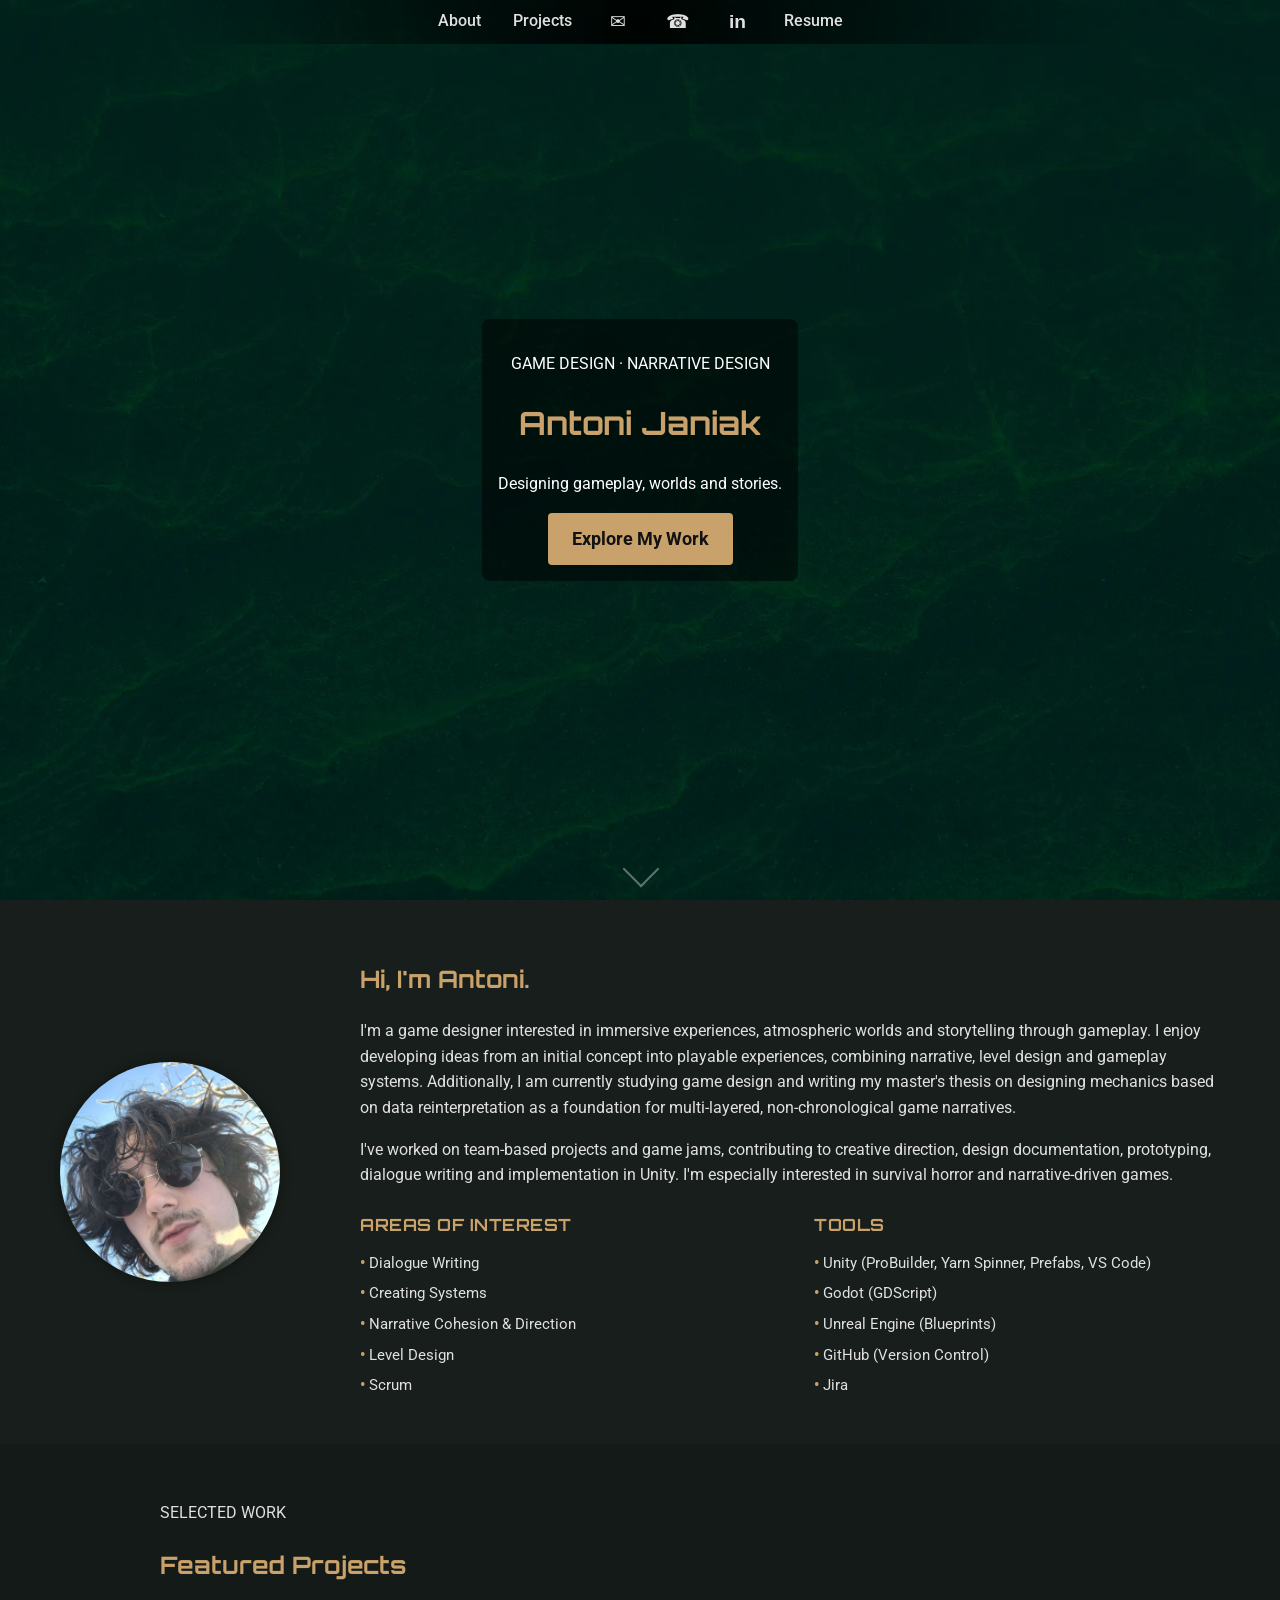
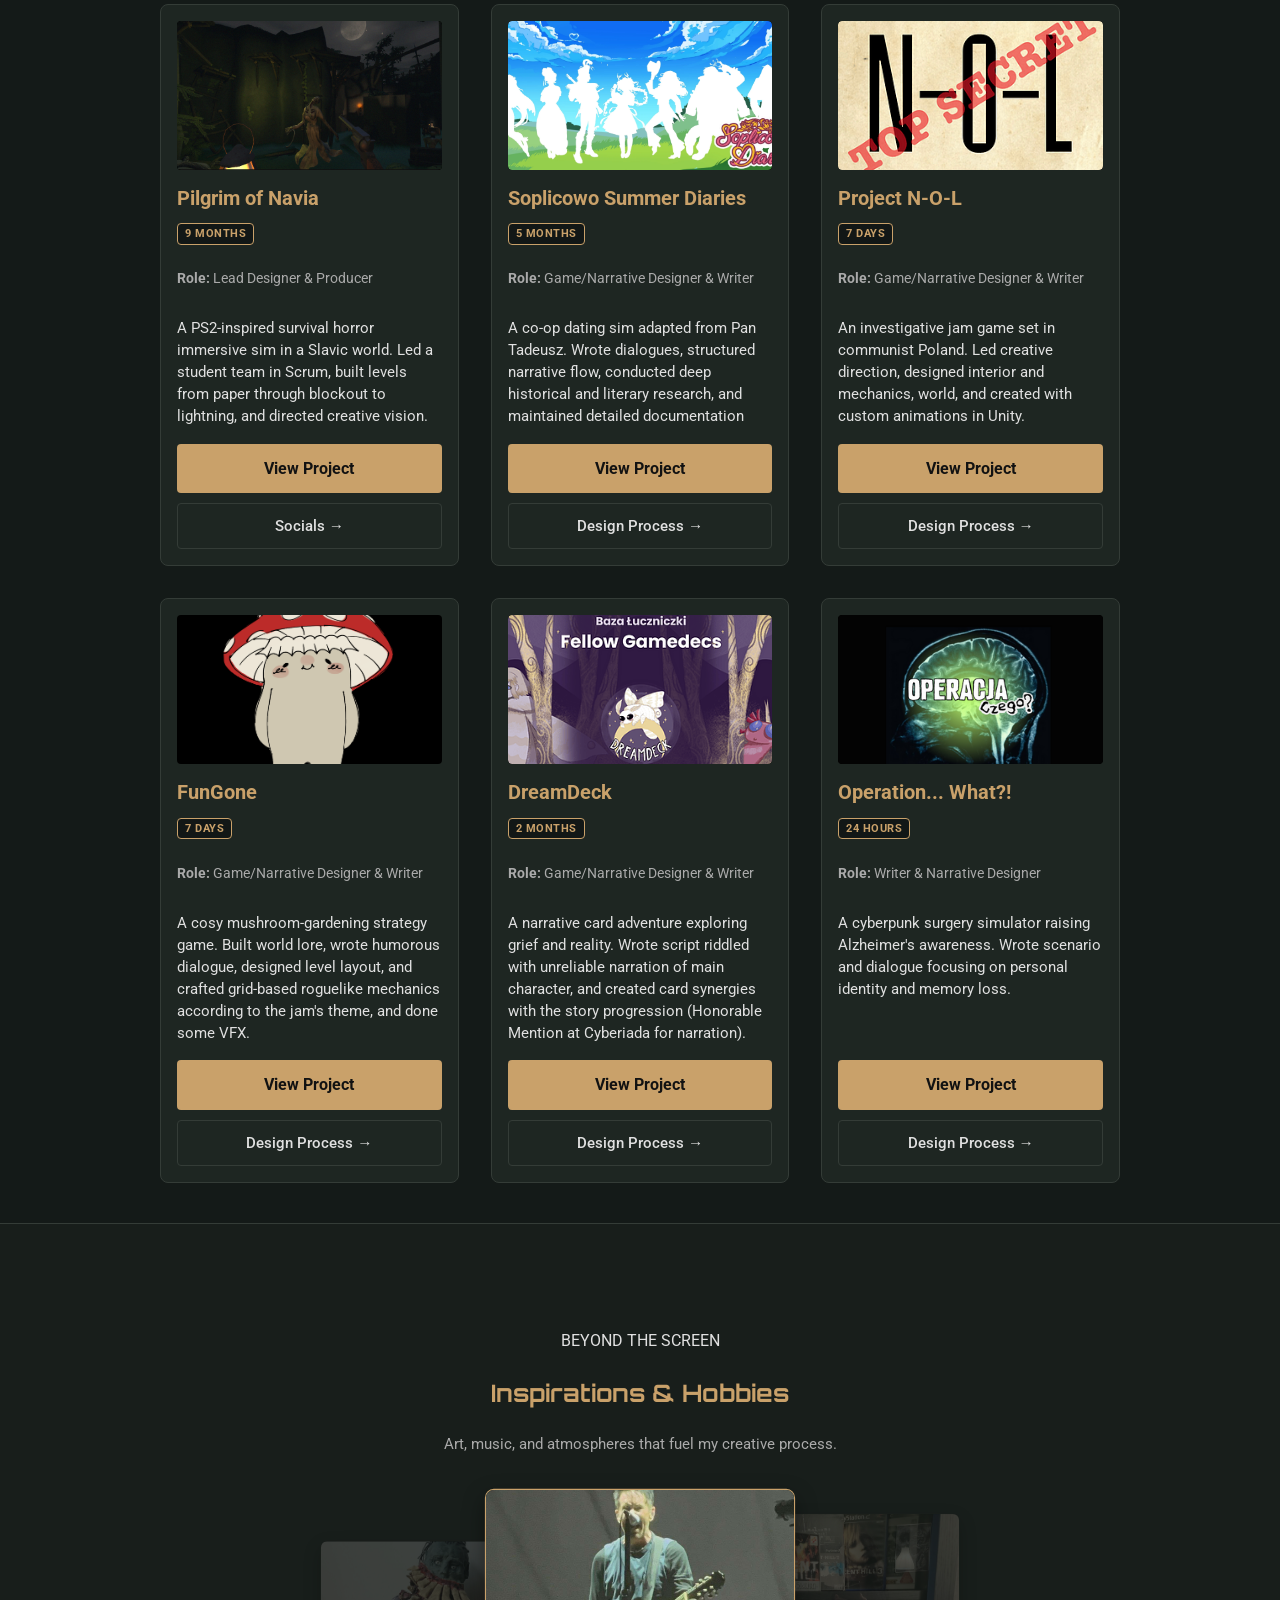
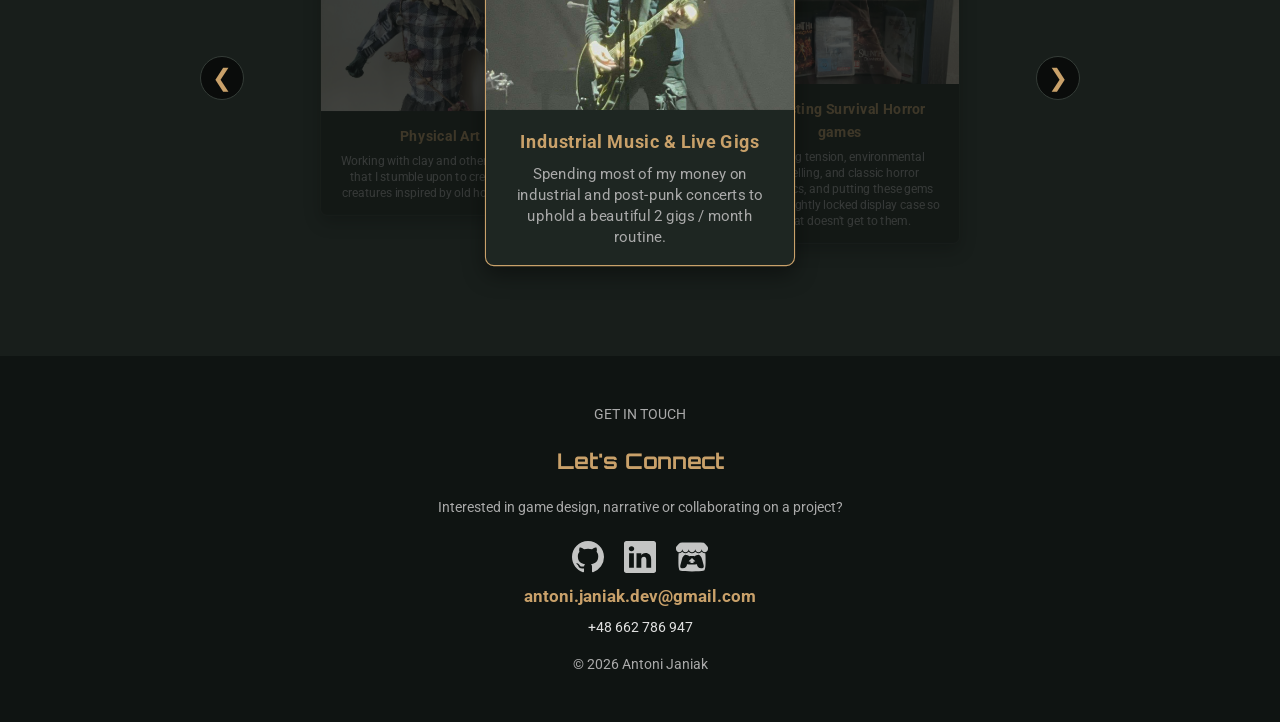
==== commit 5b4e9ca0: "polish" ====
--- a/index.html
+++ b/index.html
@@ -2,12 +2,12 @@
 <html lang="en">
 	<head>
 		<meta charset="UTF-8">
-			<meta name="description" content="Antoni Janiak — Game Designer and Narrative Designer. Explore my game projects, design work and interactive storytelling.">
+			<meta name="description" content="Antoni Janiak: Game Designer and Narrative Designer. Explore my game projects, design work and interactive storytelling.">
 				<meta name="viewport" content="width=device-width, initial-scale=1.0">
 					<meta name="theme-color" content="#111817">
 
 						<!-- Open Graph: Facebook, LinkedIn, Discord and other link previews -->
-						<meta property="og:title" content="Antoni Janiak — Game Design Portfolio">
+						<meta property="og:title" content="Antoni Janiak: Game Design Portfolio">
 							<meta property="og:description" content="Game design, narrative design and interactive storytelling.">
 								<meta property="og:image" content="https://antonver12.github.io/images/preview.png">
 									<meta property="og:image:alt" content="Antoni Janiak — Game Designer">
@@ -16,11 +16,11 @@
 
 												<!-- Twitter / X link preview -->
 												<meta name="twitter:card" content="summary_large_image">
-													<meta name="twitter:title" content="Antoni Janiak — Game Design Portfolio">
+													<meta name="twitter:title" content="Antoni Janiak: Game Design Portfolio">
 														<meta name="twitter:description" content="Game design, narrative design and interactive storytelling.">
 															<meta name="twitter:image" content="https://antonver12.github.io/images/preview.png">
 
-																<title>Antoni Janiak — Game Design Portfolio</title>
+																<title>Antoni Janiak: Game Design Portfolio</title>
 
 																<link rel="stylesheet" href="styles.css">
 																	<link rel="preconnect" href="https://fonts.googleapis.com">
